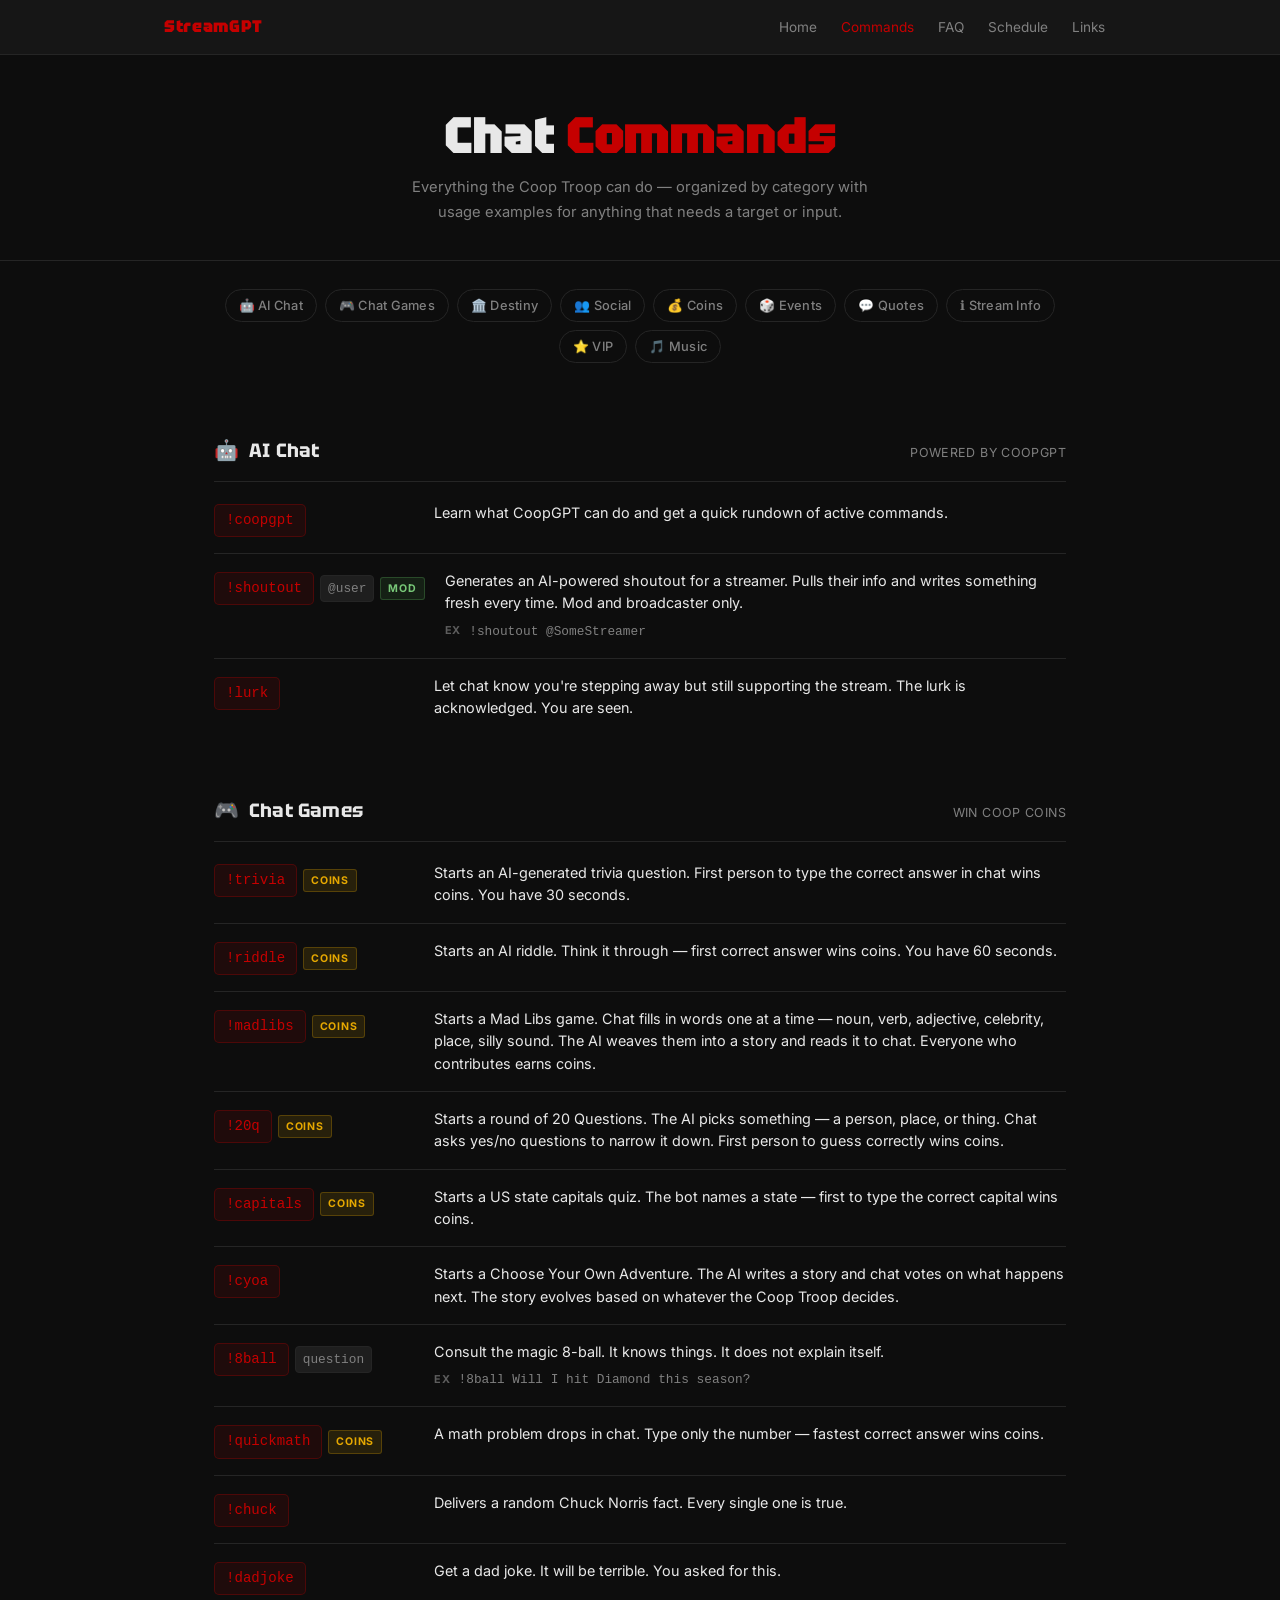
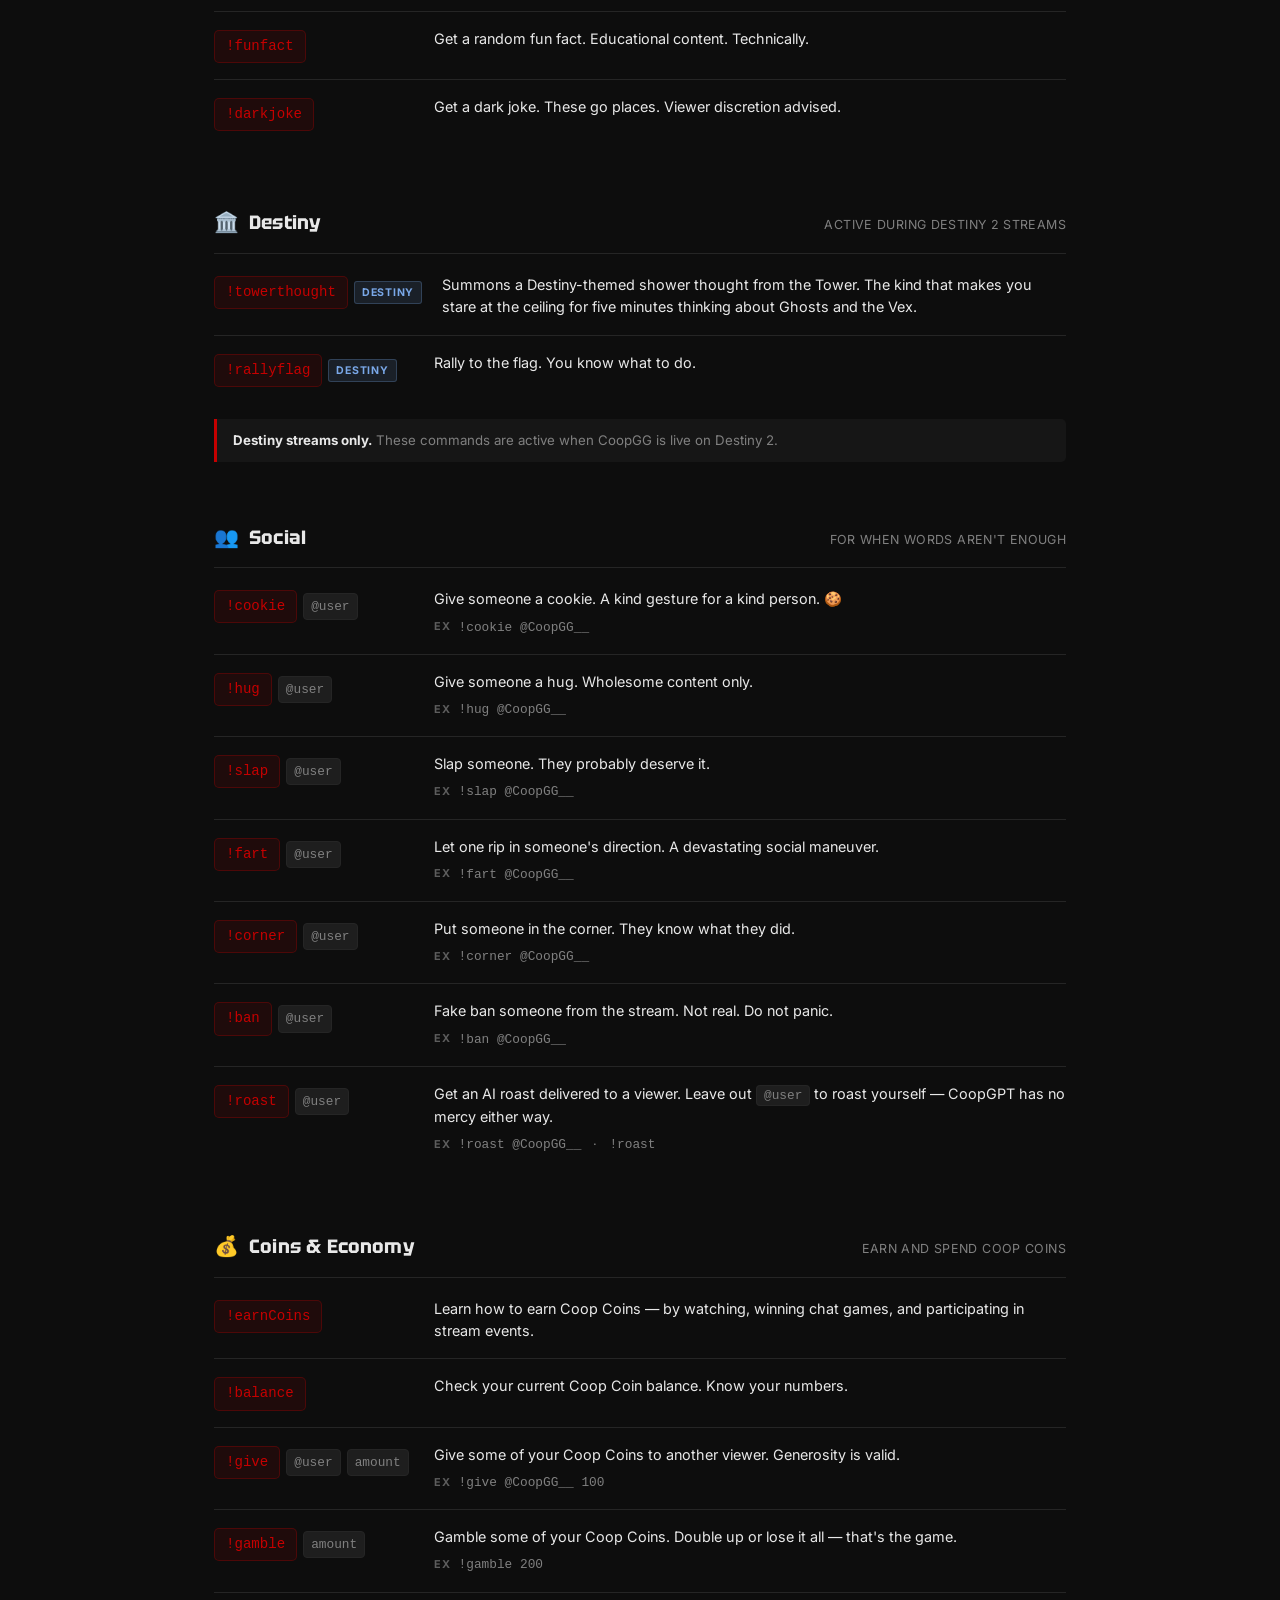
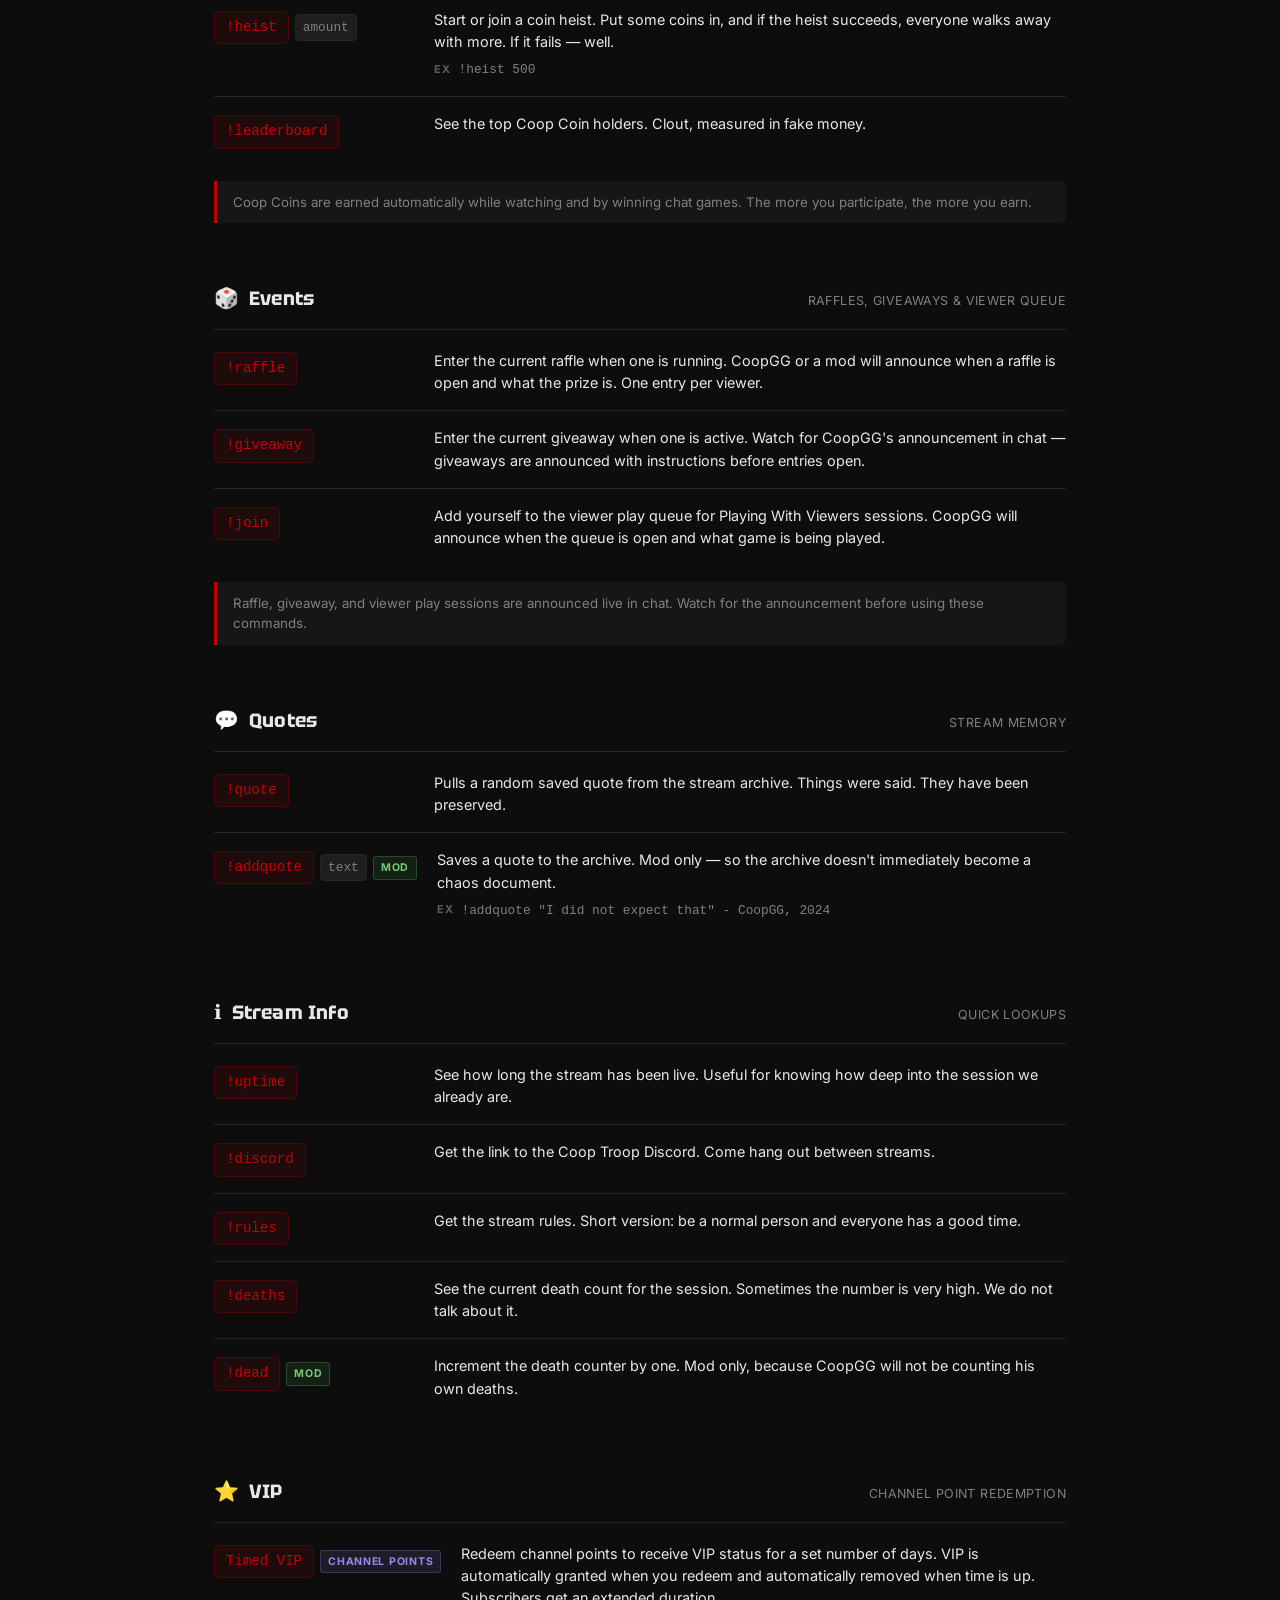
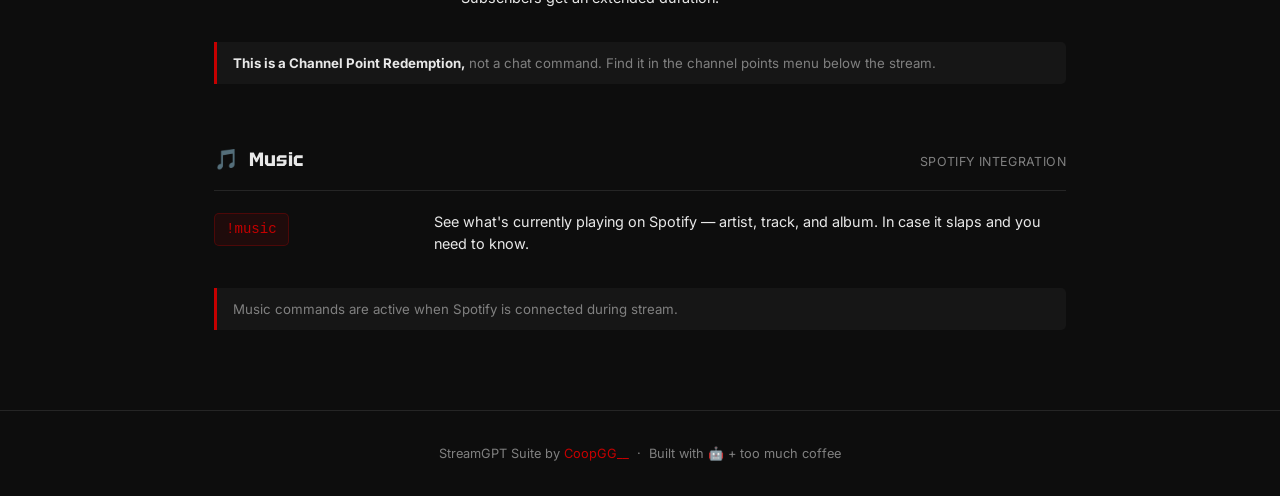
==== commands.html @ faea74c6 "Add commands reference page Full chat commands page organized by category: AI Chat, Chat Games, Dest" ====
<!DOCTYPE html>
<html lang="en">
<head>
  <meta charset="UTF-8">
  <meta name="viewport" content="width=device-width, initial-scale=1.0">
  <title>Commands — StreamGPT Suite</title>
  <link rel="icon" type="image/png" href="https://coopgg.github.io/assets/avatar.png">
  <link rel="preconnect" href="https://fonts.googleapis.com">
  <link rel="preconnect" href="https://fonts.gstatic.com" crossorigin>
  <link rel="stylesheet" href="https://fonts.googleapis.com/css2?family=Tektur:wght@400;700;900&family=Inter:wght@400;500;600&display=swap">
  <style>
    :root {
      --bg:          #0d0d0d;
      --surface:     #161616;
      --surface-2:   #1e1e1e;
      --border:      #252525;
      --fg:          #e8e8e8;
      --fg-muted:    #808080;
      --accent:      #C50000;
      --accent-dim:  rgba(197,0,0,0.10);
      --accent-mid:  rgba(197,0,0,0.28);
      --coin:        #e6a800;
      --coin-dim:    rgba(230,168,0,0.12);
      --point:       #9988ee;
      --point-dim:   rgba(153,136,238,0.12);
      --destiny:     #7aa8e8;
      --destiny-dim: rgba(122,168,232,0.12);
      --mod:         #78c878;
      --mod-dim:     rgba(100,200,100,0.10);
    }
    *, *::before, *::after { box-sizing: border-box; margin: 0; padding: 0; }
    body {
      background: var(--bg);
      color: var(--fg);
      font-family: 'Inter', system-ui, -apple-system, sans-serif;
      font-size: 15px;
      line-height: 1.65;
      min-height: 100vh;
    }
    .site-nav { background: var(--surface); border-bottom: 1px solid var(--border); position: sticky; top: 0; z-index: 100; }
    .nav-inner { max-width: 1000px; margin: 0 auto; padding: 0 24px; display: flex; align-items: center; height: 54px; gap: 4px; }
    .nav-logo { font-family: 'Tektur', sans-serif; font-weight: 900; font-size: 1.05rem; color: var(--accent); text-decoration: none; letter-spacing: 0.04em; margin-right: auto; }
    .nav-links { display: flex; list-style: none; gap: 2px; }
    .nav-links a { color: var(--fg-muted); text-decoration: none; font-size: 0.85rem; padding: 6px 11px; border-radius: 5px; transition: color .15s, background .15s; }
    .nav-links a:hover { color: var(--fg); background: var(--surface-2); }
    .nav-links a.active { color: var(--accent); }
    .page-header { text-align: center; padding: 52px 24px 36px; border-bottom: 1px solid var(--border); }
    .page-header h1 { font-family: 'Tektur', sans-serif; font-weight: 900; font-size: clamp(2rem, 6vw, 3.2rem); letter-spacing: -0.02em; line-height: 1.1; text-wrap: balance; margin-bottom: 12px; }
    .page-header h1 em { color: var(--accent); font-style: normal; }
    .page-header p { color: var(--fg-muted); font-size: 0.92rem; max-width: 480px; margin: 0 auto; }
    .jump-nav { display: flex; flex-wrap: wrap; gap: 8px; justify-content: center; max-width: 900px; margin: 0 auto; padding: 28px 24px 12px; }
    .jump-pill { display: inline-flex; align-items: center; gap: 5px; padding: 5px 13px; border: 1px solid var(--border); border-radius: 999px; color: var(--fg-muted); text-decoration: none; font-size: 0.8rem; font-weight: 500; letter-spacing: 0.02em; white-space: nowrap; transition: all .15s; }
    .jump-pill:hover { border-color: var(--accent-mid); color: var(--accent); background: var(--accent-dim); }
    main { max-width: 900px; margin: 0 auto; padding: 0 24px 80px; }
    .category { margin-top: 60px; }
    .cat-head { display: flex; align-items: baseline; gap: 10px; padding-bottom: 14px; border-bottom: 1px solid var(--border); margin-bottom: 4px; }
    .cat-icon { font-size: 1.25rem; line-height: 1; }
    .cat-title { font-family: 'Tektur', sans-serif; font-weight: 700; font-size: 1.2rem; letter-spacing: 0.01em; }
    .cat-sub { font-size: 0.78rem; color: var(--fg-muted); margin-left: auto; letter-spacing: 0.03em; text-transform: uppercase; }
    .cmd-list { width: 100%; }
    .cmd-row { display: grid; grid-template-columns: auto 1fr; gap: 0 20px; align-items: start; padding: 16px 0; border-bottom: 1px solid var(--border); }
    .cmd-row:last-child { border-bottom: none; }
    .cmd-syntax { display: flex; align-items: center; gap: 6px; flex-wrap: wrap; padding-top: 2px; min-width: 200px; }
    code.cmd { font-family: 'Courier New', 'Consolas', monospace; font-size: 0.88rem; color: var(--accent); background: var(--accent-dim); border: 1px solid var(--accent-mid); padding: 4px 11px; border-radius: 5px; white-space: nowrap; display: inline-block; }
    code.arg { font-family: 'Courier New', 'Consolas', monospace; font-size: 0.8rem; color: var(--fg-muted); background: var(--surface-2); border: 1px solid var(--border); padding: 2px 7px; border-radius: 4px; white-space: nowrap; }
    .badge { font-size: 0.66rem; font-weight: 700; letter-spacing: 0.07em; text-transform: uppercase; padding: 2px 7px; border-radius: 3px; white-space: nowrap; }
    .badge-coins   { background: var(--coin-dim);    color: var(--coin);    border: 1px solid rgba(230,168,0,0.25); }
    .badge-points  { background: var(--point-dim);   color: var(--point);   border: 1px solid rgba(153,136,238,0.25); }
    .badge-destiny { background: var(--destiny-dim); color: var(--destiny); border: 1px solid rgba(122,168,232,0.25); }
    .badge-mod     { background: var(--mod-dim);     color: var(--mod);     border: 1px solid rgba(100,200,100,0.25); }
    .cmd-body { min-width: 0; }
    .cmd-desc { font-size: 0.9rem; color: var(--fg); line-height: 1.55; }
    .cmd-example { margin-top: 6px; font-size: 0.8rem; color: var(--fg-muted); display: flex; align-items: center; gap: 8px; flex-wrap: wrap; }
    .ex-label { font-size: 0.68rem; font-weight: 700; text-transform: uppercase; letter-spacing: 0.07em; color: var(--fg-muted); opacity: 0.7; }
    .ex-code { font-family: 'Courier New', monospace; font-size: 0.8rem; color: var(--fg-muted); }
    .note { background: var(--surface); border-left: 3px solid var(--accent); border-radius: 0 5px 5px 0; padding: 11px 16px; font-size: 0.83rem; color: var(--fg-muted); margin-top: 16px; line-height: 1.55; }
    .note strong { color: var(--fg); }
    footer { border-top: 1px solid var(--border); text-align: center; padding: 32px 24px; font-size: 0.8rem; color: var(--fg-muted); }
    footer a { color: var(--accent); text-decoration: none; }
    footer a:hover { text-decoration: underline; }
    @media (max-width: 640px) {
      .nav-links { display: none; }
      .cat-sub { display: none; }
      .cmd-row { grid-template-columns: 1fr; gap: 8px; }
      .cmd-syntax { min-width: 0; }
    }
  </style>
</head>
<body>

<nav class="site-nav">
  <div class="nav-inner">
    <a class="nav-logo" href="index.html">StreamGPT</a>
    <ul class="nav-links">
      <li><a href="index.html">Home</a></li>
      <li><a href="commands.html" class="active">Commands</a></li>
      <li><a href="faq.html">FAQ</a></li>
      <li><a href="schedule.html">Schedule</a></li>
      <li><a href="links.html">Links</a></li>
    </ul>
  </div>
</nav>

<header class="page-header">
  <h1>Chat <em>Commands</em></h1>
  <p>Everything the Coop Troop can do — organized by category with usage examples for anything that needs a target or input.</p>
</header>

<div class="jump-nav">
  <a href="#ai-chat"   class="jump-pill">🤖 AI Chat</a>
  <a href="#games"     class="jump-pill">🎮 Chat Games</a>
  <a href="#destiny"   class="jump-pill">🏛️ Destiny</a>
  <a href="#social"    class="jump-pill">👥 Social</a>
  <a href="#coins"     class="jump-pill">💰 Coins</a>
  <a href="#events"    class="jump-pill">🎲 Events</a>
  <a href="#quotes"    class="jump-pill">💬 Quotes</a>
  <a href="#info"      class="jump-pill">ℹ️ Stream Info</a>
  <a href="#vip"       class="jump-pill">⭐ VIP</a>
  <a href="#music"     class="jump-pill">🎵 Music</a>
</div>

<main>

  <!-- ═══════════════════════════════════════════════════ AI CHAT ══ -->
  <section class="category" id="ai-chat">
    <div class="cat-head">
      <span class="cat-icon">🤖</span>
      <span class="cat-title">AI Chat</span>
      <span class="cat-sub">Powered by CoopGPT</span>
    </div>
    <div class="cmd-list">
      <div class="cmd-row">
        <div class="cmd-syntax"><code class="cmd">!coopgpt</code></div>
        <div class="cmd-body">
          <div class="cmd-desc">Learn what CoopGPT can do and get a quick rundown of active commands.</div>
        </div>
      </div>
      <div class="cmd-row">
        <div class="cmd-syntax">
          <code class="cmd">!shoutout</code>
          <code class="arg">@user</code>
          <span class="badge badge-mod">Mod</span>
        </div>
        <div class="cmd-body">
          <div class="cmd-desc">Generates an AI-powered shoutout for a streamer. Pulls their info and writes something fresh every time. Mod and broadcaster only.</div>
          <div class="cmd-example"><span class="ex-label">ex</span><span class="ex-code">!shoutout @SomeStreamer</span></div>
        </div>
      </div>
      <div class="cmd-row">
        <div class="cmd-syntax"><code class="cmd">!lurk</code></div>
        <div class="cmd-body">
          <div class="cmd-desc">Let chat know you're stepping away but still supporting the stream. The lurk is acknowledged. You are seen.</div>
        </div>
      </div>
    </div>
  </section>

  <!-- ═══════════════════════════════════════════════ CHAT GAMES ══ -->
  <section class="category" id="games">
    <div class="cat-head">
      <span class="cat-icon">🎮</span>
      <span class="cat-title">Chat Games</span>
      <span class="cat-sub">Win Coop Coins</span>
    </div>
    <div class="cmd-list">
      <div class="cmd-row">
        <div class="cmd-syntax"><code class="cmd">!trivia</code><span class="badge badge-coins">Coins</span></div>
        <div class="cmd-body">
          <div class="cmd-desc">Starts an AI-generated trivia question. First person to type the correct answer in chat wins coins. You have 30 seconds.</div>
        </div>
      </div>
      <div class="cmd-row">
        <div class="cmd-syntax"><code class="cmd">!riddle</code><span class="badge badge-coins">Coins</span></div>
        <div class="cmd-body">
          <div class="cmd-desc">Starts an AI riddle. Think it through — first correct answer wins coins. You have 60 seconds.</div>
        </div>
      </div>
      <div class="cmd-row">
        <div class="cmd-syntax"><code class="cmd">!madlibs</code><span class="badge badge-coins">Coins</span></div>
        <div class="cmd-body">
          <div class="cmd-desc">Starts a Mad Libs game. Chat fills in words one at a time — noun, verb, adjective, celebrity, place, silly sound. The AI weaves them into a story and reads it to chat. Everyone who contributes earns coins.</div>
        </div>
      </div>
      <div class="cmd-row">
        <div class="cmd-syntax"><code class="cmd">!20q</code><span class="badge badge-coins">Coins</span></div>
        <div class="cmd-body">
          <div class="cmd-desc">Starts a round of 20 Questions. The AI picks something — a person, place, or thing. Chat asks yes/no questions to narrow it down. First person to guess correctly wins coins.</div>
        </div>
      </div>
      <div class="cmd-row">
        <div class="cmd-syntax"><code class="cmd">!capitals</code><span class="badge badge-coins">Coins</span></div>
        <div class="cmd-body">
          <div class="cmd-desc">Starts a US state capitals quiz. The bot names a state — first to type the correct capital wins coins.</div>
        </div>
      </div>
      <div class="cmd-row">
        <div class="cmd-syntax"><code class="cmd">!cyoa</code></div>
        <div class="cmd-body">
          <div class="cmd-desc">Starts a Choose Your Own Adventure. The AI writes a story and chat votes on what happens next. The story evolves based on whatever the Coop Troop decides.</div>
        </div>
      </div>
      <div class="cmd-row">
        <div class="cmd-syntax"><code class="cmd">!8ball</code><code class="arg">question</code></div>
        <div class="cmd-body">
          <div class="cmd-desc">Consult the magic 8-ball. It knows things. It does not explain itself.</div>
          <div class="cmd-example"><span class="ex-label">ex</span><span class="ex-code">!8ball Will I hit Diamond this season?</span></div>
        </div>
      </div>
      <div class="cmd-row">
        <div class="cmd-syntax"><code class="cmd">!quickmath</code><span class="badge badge-coins">Coins</span></div>
        <div class="cmd-body">
          <div class="cmd-desc">A math problem drops in chat. Type only the number — fastest correct answer wins coins.</div>
        </div>
      </div>
      <div class="cmd-row">
        <div class="cmd-syntax"><code class="cmd">!chuck</code></div>
        <div class="cmd-body"><div class="cmd-desc">Delivers a random Chuck Norris fact. Every single one is true.</div></div>
      </div>
      <div class="cmd-row">
        <div class="cmd-syntax"><code class="cmd">!dadjoke</code></div>
        <div class="cmd-body"><div class="cmd-desc">Get a dad joke. It will be terrible. You asked for this.</div></div>
      </div>
      <div class="cmd-row">
        <div class="cmd-syntax"><code class="cmd">!funfact</code></div>
        <div class="cmd-body"><div class="cmd-desc">Get a random fun fact. Educational content. Technically.</div></div>
      </div>
      <div class="cmd-row">
        <div class="cmd-syntax"><code class="cmd">!darkjoke</code></div>
        <div class="cmd-body"><div class="cmd-desc">Get a dark joke. These go places. Viewer discretion advised.</div></div>
      </div>
    </div>
  </section>

  <!-- ═══════════════════════════════════════════════════ DESTINY ══ -->
  <section class="category" id="destiny">
    <div class="cat-head">
      <span class="cat-icon">🏛️</span>
      <span class="cat-title">Destiny</span>
      <span class="cat-sub">Active during Destiny 2 streams</span>
    </div>
    <div class="cmd-list">
      <div class="cmd-row">
        <div class="cmd-syntax"><code class="cmd">!towerthought</code><span class="badge badge-destiny">Destiny</span></div>
        <div class="cmd-body">
          <div class="cmd-desc">Summons a Destiny-themed shower thought from the Tower. The kind that makes you stare at the ceiling for five minutes thinking about Ghosts and the Vex.</div>
        </div>
      </div>
      <div class="cmd-row">
        <div class="cmd-syntax"><code class="cmd">!rallyflag</code><span class="badge badge-destiny">Destiny</span></div>
        <div class="cmd-body"><div class="cmd-desc">Rally to the flag. You know what to do.</div></div>
      </div>
    </div>
    <div class="note"><strong>Destiny streams only.</strong> These commands are active when CoopGG is live on Destiny 2.</div>
  </section>

  <!-- ════════════════════════════════════════════════════ SOCIAL ══ -->
  <section class="category" id="social">
    <div class="cat-head">
      <span class="cat-icon">👥</span>
      <span class="cat-title">Social</span>
      <span class="cat-sub">For when words aren't enough</span>
    </div>
    <div class="cmd-list">
      <div class="cmd-row">
        <div class="cmd-syntax"><code class="cmd">!cookie</code><code class="arg">@user</code></div>
        <div class="cmd-body">
          <div class="cmd-desc">Give someone a cookie. A kind gesture for a kind person. 🍪</div>
          <div class="cmd-example"><span class="ex-label">ex</span><span class="ex-code">!cookie @CoopGG__</span></div>
        </div>
      </div>
      <div class="cmd-row">
        <div class="cmd-syntax"><code class="cmd">!hug</code><code class="arg">@user</code></div>
        <div class="cmd-body">
          <div class="cmd-desc">Give someone a hug. Wholesome content only.</div>
          <div class="cmd-example"><span class="ex-label">ex</span><span class="ex-code">!hug @CoopGG__</span></div>
        </div>
      </div>
      <div class="cmd-row">
        <div class="cmd-syntax"><code class="cmd">!slap</code><code class="arg">@user</code></div>
        <div class="cmd-body">
          <div class="cmd-desc">Slap someone. They probably deserve it.</div>
          <div class="cmd-example"><span class="ex-label">ex</span><span class="ex-code">!slap @CoopGG__</span></div>
        </div>
      </div>
      <div class="cmd-row">
        <div class="cmd-syntax"><code class="cmd">!fart</code><code class="arg">@user</code></div>
        <div class="cmd-body">
          <div class="cmd-desc">Let one rip in someone's direction. A devastating social maneuver.</div>
          <div class="cmd-example"><span class="ex-label">ex</span><span class="ex-code">!fart @CoopGG__</span></div>
        </div>
      </div>
      <div class="cmd-row">
        <div class="cmd-syntax"><code class="cmd">!corner</code><code class="arg">@user</code></div>
        <div class="cmd-body">
          <div class="cmd-desc">Put someone in the corner. They know what they did.</div>
          <div class="cmd-example"><span class="ex-label">ex</span><span class="ex-code">!corner @CoopGG__</span></div>
        </div>
      </div>
      <div class="cmd-row">
        <div class="cmd-syntax"><code class="cmd">!ban</code><code class="arg">@user</code></div>
        <div class="cmd-body">
          <div class="cmd-desc">Fake ban someone from the stream. Not real. Do not panic.</div>
          <div class="cmd-example"><span class="ex-label">ex</span><span class="ex-code">!ban @CoopGG__</span></div>
        </div>
      </div>
      <div class="cmd-row">
        <div class="cmd-syntax"><code class="cmd">!roast</code><code class="arg">@user</code></div>
        <div class="cmd-body">
          <div class="cmd-desc">Get an AI roast delivered to a viewer. Leave out <code class="arg">@user</code> to roast yourself — CoopGPT has no mercy either way.</div>
          <div class="cmd-example"><span class="ex-label">ex</span><span class="ex-code">!roast @CoopGG__</span>&nbsp;·&nbsp;<span class="ex-code">!roast</span></div>
        </div>
      </div>
    </div>
  </section>

  <!-- ══════════════════════════════════════════════════ ECONOMY ══ -->
  <section class="category" id="coins">
    <div class="cat-head">
      <span class="cat-icon">💰</span>
      <span class="cat-title">Coins &amp; Economy</span>
      <span class="cat-sub">Earn and spend Coop Coins</span>
    </div>
    <div class="cmd-list">
      <div class="cmd-row">
        <div class="cmd-syntax"><code class="cmd">!earnCoins</code></div>
        <div class="cmd-body">
          <div class="cmd-desc">Learn how to earn Coop Coins — by watching, winning chat games, and participating in stream events.</div>
        </div>
      </div>
      <div class="cmd-row">
        <div class="cmd-syntax"><code class="cmd">!balance</code></div>
        <div class="cmd-body">
          <div class="cmd-desc">Check your current Coop Coin balance. Know your numbers.</div>
        </div>
      </div>
      <div class="cmd-row">
        <div class="cmd-syntax"><code class="cmd">!give</code><code class="arg">@user</code><code class="arg">amount</code></div>
        <div class="cmd-body">
          <div class="cmd-desc">Give some of your Coop Coins to another viewer. Generosity is valid.</div>
          <div class="cmd-example"><span class="ex-label">ex</span><span class="ex-code">!give @CoopGG__ 100</span></div>
        </div>
      </div>
      <div class="cmd-row">
        <div class="cmd-syntax"><code class="cmd">!gamble</code><code class="arg">amount</code></div>
        <div class="cmd-body">
          <div class="cmd-desc">Gamble some of your Coop Coins. Double up or lose it all — that's the game.</div>
          <div class="cmd-example"><span class="ex-label">ex</span><span class="ex-code">!gamble 200</span></div>
        </div>
      </div>
      <div class="cmd-row">
        <div class="cmd-syntax"><code class="cmd">!heist</code><code class="arg">amount</code></div>
        <div class="cmd-body">
          <div class="cmd-desc">Start or join a coin heist. Put some coins in, and if the heist succeeds, everyone walks away with more. If it fails — well.</div>
          <div class="cmd-example"><span class="ex-label">ex</span><span class="ex-code">!heist 500</span></div>
        </div>
      </div>
      <div class="cmd-row">
        <div class="cmd-syntax"><code class="cmd">!leaderboard</code></div>
        <div class="cmd-body">
          <div class="cmd-desc">See the top Coop Coin holders. Clout, measured in fake money.</div>
        </div>
      </div>
    </div>
    <div class="note">Coop Coins are earned automatically while watching and by winning chat games. The more you participate, the more you earn.</div>
  </section>

  <!-- ════════════════════════════════════════════════════ EVENTS ══ -->
  <section class="category" id="events">
    <div class="cat-head">
      <span class="cat-icon">🎲</span>
      <span class="cat-title">Events</span>
      <span class="cat-sub">Raffles, giveaways &amp; viewer queue</span>
    </div>
    <div class="cmd-list">
      <div class="cmd-row">
        <div class="cmd-syntax"><code class="cmd">!raffle</code></div>
        <div class="cmd-body">
          <div class="cmd-desc">Enter the current raffle when one is running. CoopGG or a mod will announce when a raffle is open and what the prize is. One entry per viewer.</div>
        </div>
      </div>
      <div class="cmd-row">
        <div class="cmd-syntax"><code class="cmd">!giveaway</code></div>
        <div class="cmd-body">
          <div class="cmd-desc">Enter the current giveaway when one is active. Watch for CoopGG's announcement in chat — giveaways are announced with instructions before entries open.</div>
        </div>
      </div>
      <div class="cmd-row">
        <div class="cmd-syntax"><code class="cmd">!join</code></div>
        <div class="cmd-body">
          <div class="cmd-desc">Add yourself to the viewer play queue for Playing With Viewers sessions. CoopGG will announce when the queue is open and what game is being played.</div>
        </div>
      </div>
    </div>
    <div class="note">Raffle, giveaway, and viewer play sessions are announced live in chat. Watch for the announcement before using these commands.</div>
  </section>

  <!-- ════════════════════════════════════════════════════ QUOTES ══ -->
  <section class="category" id="quotes">
    <div class="cat-head">
      <span class="cat-icon">💬</span>
      <span class="cat-title">Quotes</span>
      <span class="cat-sub">Stream memory</span>
    </div>
    <div class="cmd-list">
      <div class="cmd-row">
        <div class="cmd-syntax"><code class="cmd">!quote</code></div>
        <div class="cmd-body">
          <div class="cmd-desc">Pulls a random saved quote from the stream archive. Things were said. They have been preserved.</div>
        </div>
      </div>
      <div class="cmd-row">
        <div class="cmd-syntax">
          <code class="cmd">!addquote</code>
          <code class="arg">text</code>
          <span class="badge badge-mod">Mod</span>
        </div>
        <div class="cmd-body">
          <div class="cmd-desc">Saves a quote to the archive. Mod only — so the archive doesn't immediately become a chaos document.</div>
          <div class="cmd-example"><span class="ex-label">ex</span><span class="ex-code">!addquote "I did not expect that" - CoopGG, 2024</span></div>
        </div>
      </div>
    </div>
  </section>

  <!-- ═══════════════════════════════════════════════ STREAM INFO ══ -->
  <section class="category" id="info">
    <div class="cat-head">
      <span class="cat-icon">ℹ️</span>
      <span class="cat-title">Stream Info</span>
      <span class="cat-sub">Quick lookups</span>
    </div>
    <div class="cmd-list">
      <div class="cmd-row">
        <div class="cmd-syntax"><code class="cmd">!uptime</code></div>
        <div class="cmd-body">
          <div class="cmd-desc">See how long the stream has been live. Useful for knowing how deep into the session we already are.</div>
        </div>
      </div>
      <div class="cmd-row">
        <div class="cmd-syntax"><code class="cmd">!discord</code></div>
        <div class="cmd-body">
          <div class="cmd-desc">Get the link to the Coop Troop Discord. Come hang out between streams.</div>
        </div>
      </div>
      <div class="cmd-row">
        <div class="cmd-syntax"><code class="cmd">!rules</code></div>
        <div class="cmd-body">
          <div class="cmd-desc">Get the stream rules. Short version: be a normal person and everyone has a good time.</div>
        </div>
      </div>
      <div class="cmd-row">
        <div class="cmd-syntax"><code class="cmd">!deaths</code></div>
        <div class="cmd-body">
          <div class="cmd-desc">See the current death count for the session. Sometimes the number is very high. We do not talk about it.</div>
        </div>
      </div>
      <div class="cmd-row">
        <div class="cmd-syntax">
          <code class="cmd">!dead</code>
          <span class="badge badge-mod">Mod</span>
        </div>
        <div class="cmd-body">
          <div class="cmd-desc">Increment the death counter by one. Mod only, because CoopGG will not be counting his own deaths.</div>
        </div>
      </div>
    </div>
  </section>

  <!-- ══════════════════════════════════════════════════════ VIP ══ -->
  <section class="category" id="vip">
    <div class="cat-head">
      <span class="cat-icon">⭐</span>
      <span class="cat-title">VIP</span>
      <span class="cat-sub">Channel Point Redemption</span>
    </div>
    <div class="cmd-list">
      <div class="cmd-row">
        <div class="cmd-syntax"><code class="cmd">Timed VIP</code><span class="badge badge-points">Channel Points</span></div>
        <div class="cmd-body">
          <div class="cmd-desc">Redeem channel points to receive VIP status for a set number of days. VIP is automatically granted when you redeem and automatically removed when time is up. Subscribers get an extended duration.</div>
        </div>
      </div>
    </div>
    <div class="note"><strong>This is a Channel Point Redemption,</strong> not a chat command. Find it in the channel points menu below the stream.</div>
  </section>

  <!-- ═════════════════════════════════════════════════════ MUSIC ══ -->
  <section class="category" id="music">
    <div class="cat-head">
      <span class="cat-icon">🎵</span>
      <span class="cat-title">Music</span>
      <span class="cat-sub">Spotify integration</span>
    </div>
    <div class="cmd-list">
      <div class="cmd-row">
        <div class="cmd-syntax"><code class="cmd">!music</code></div>
        <div class="cmd-body">
          <div class="cmd-desc">See what's currently playing on Spotify — artist, track, and album. In case it slaps and you need to know.</div>
        </div>
      </div>
    </div>
    <div class="note">Music commands are active when Spotify is connected during stream.</div>
  </section>

</main>

<footer>
  <p>StreamGPT Suite by <a href="https://twitch.tv/CoopGG__" target="_blank" rel="noopener">CoopGG__</a> &nbsp;·&nbsp; Built with 🤖 + too much coffee</p>
</footer>

</body>
</html>
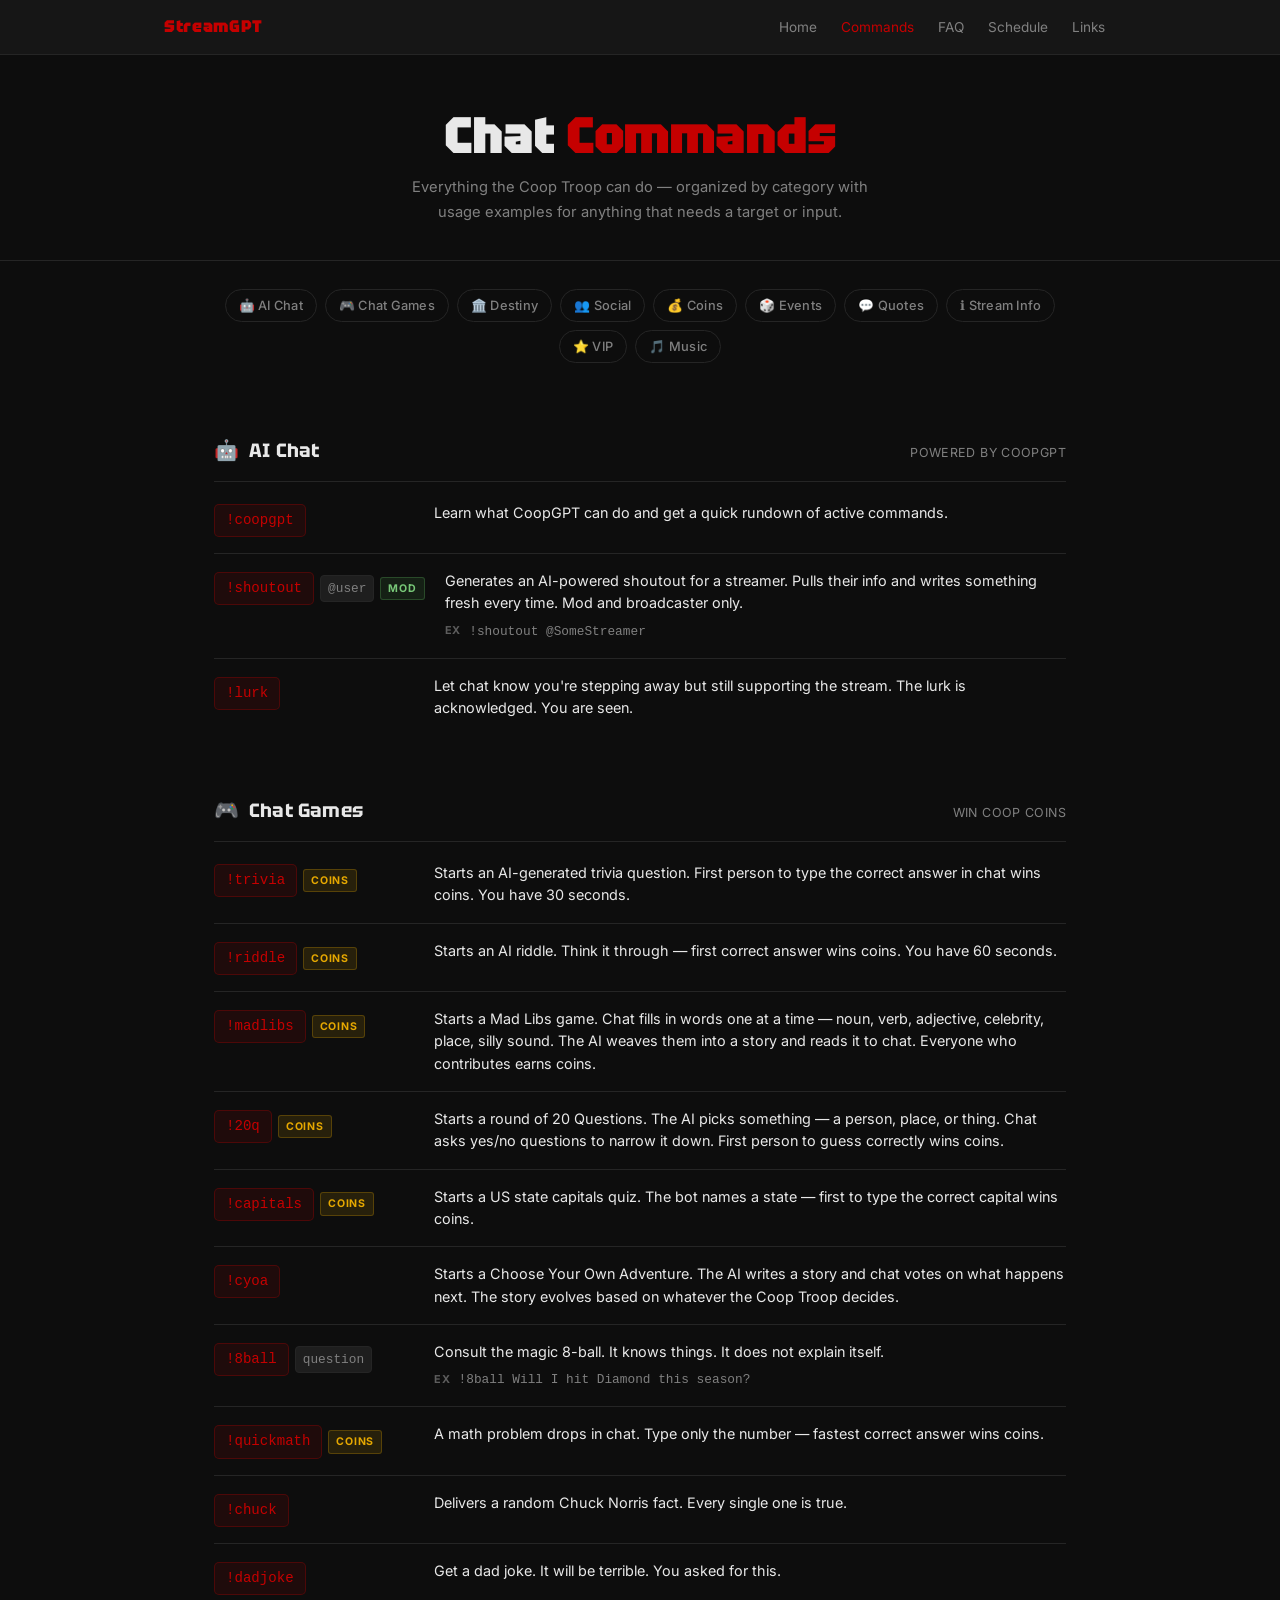
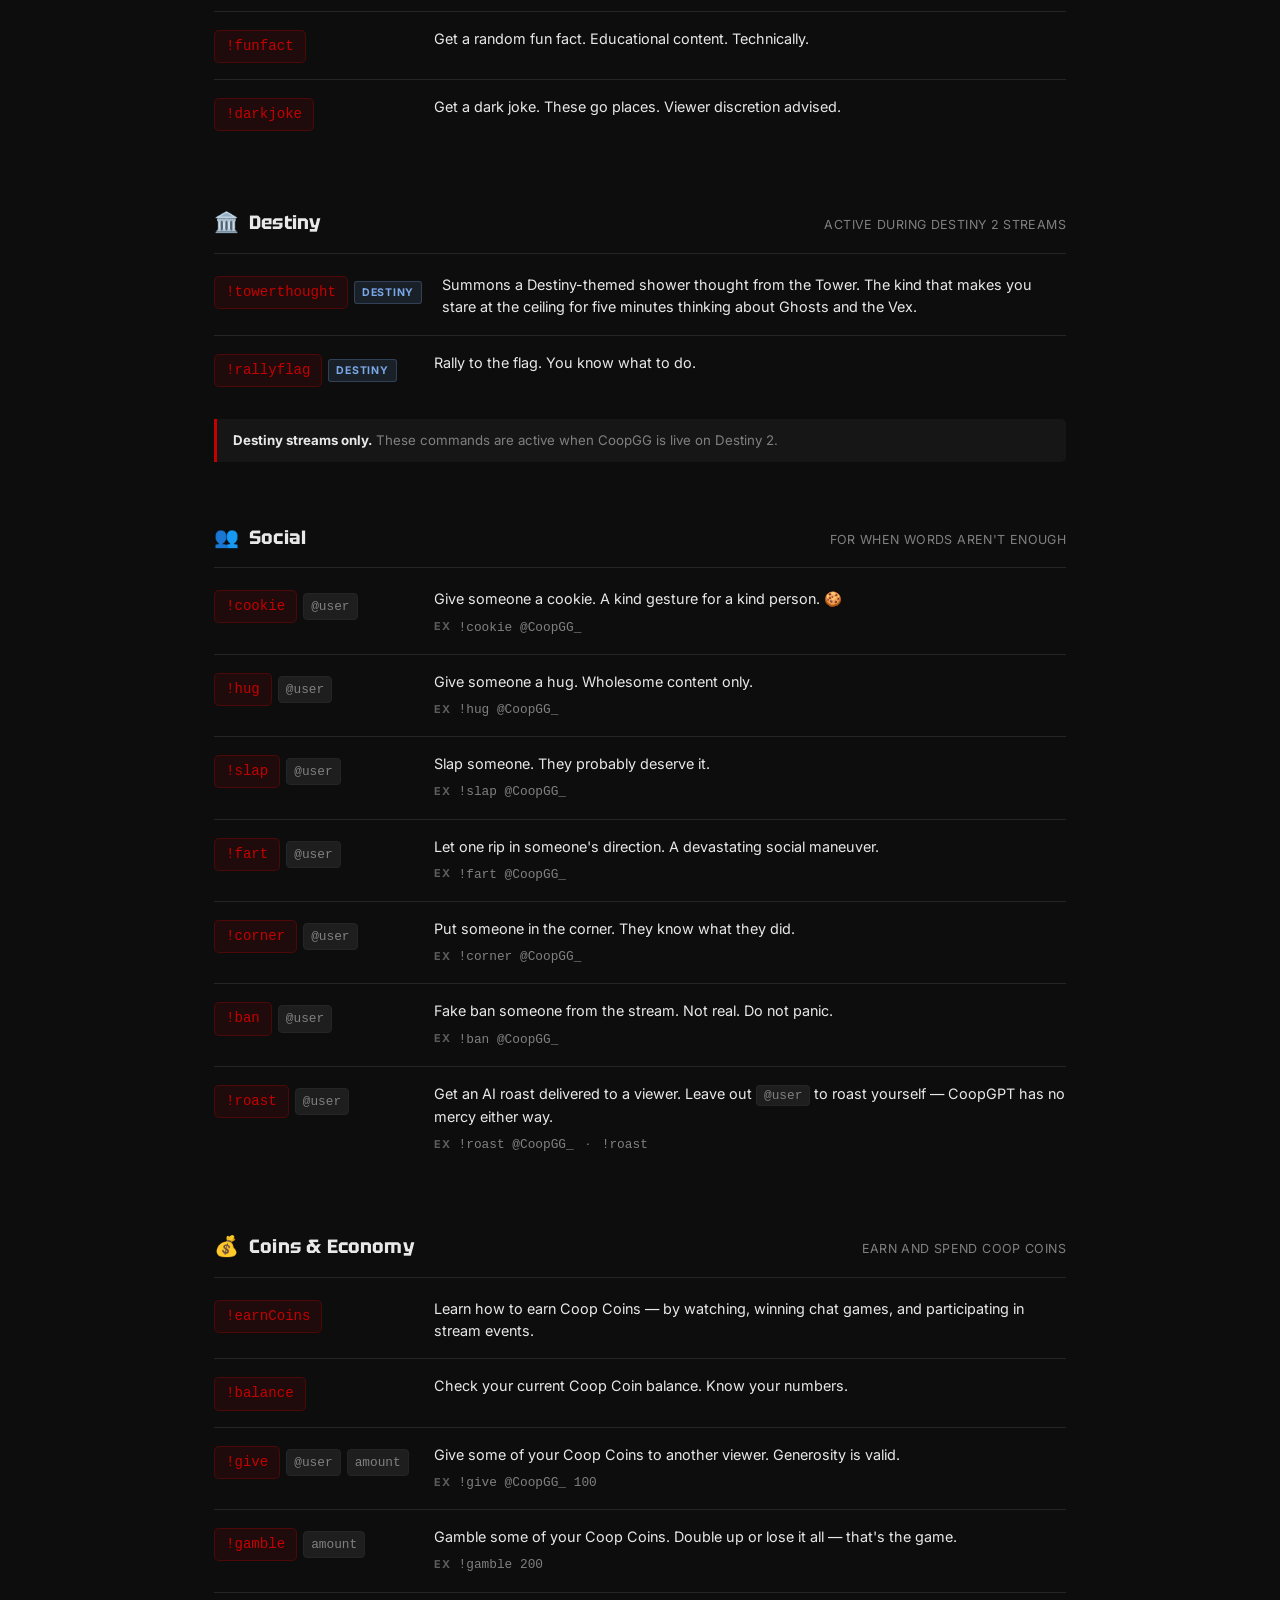
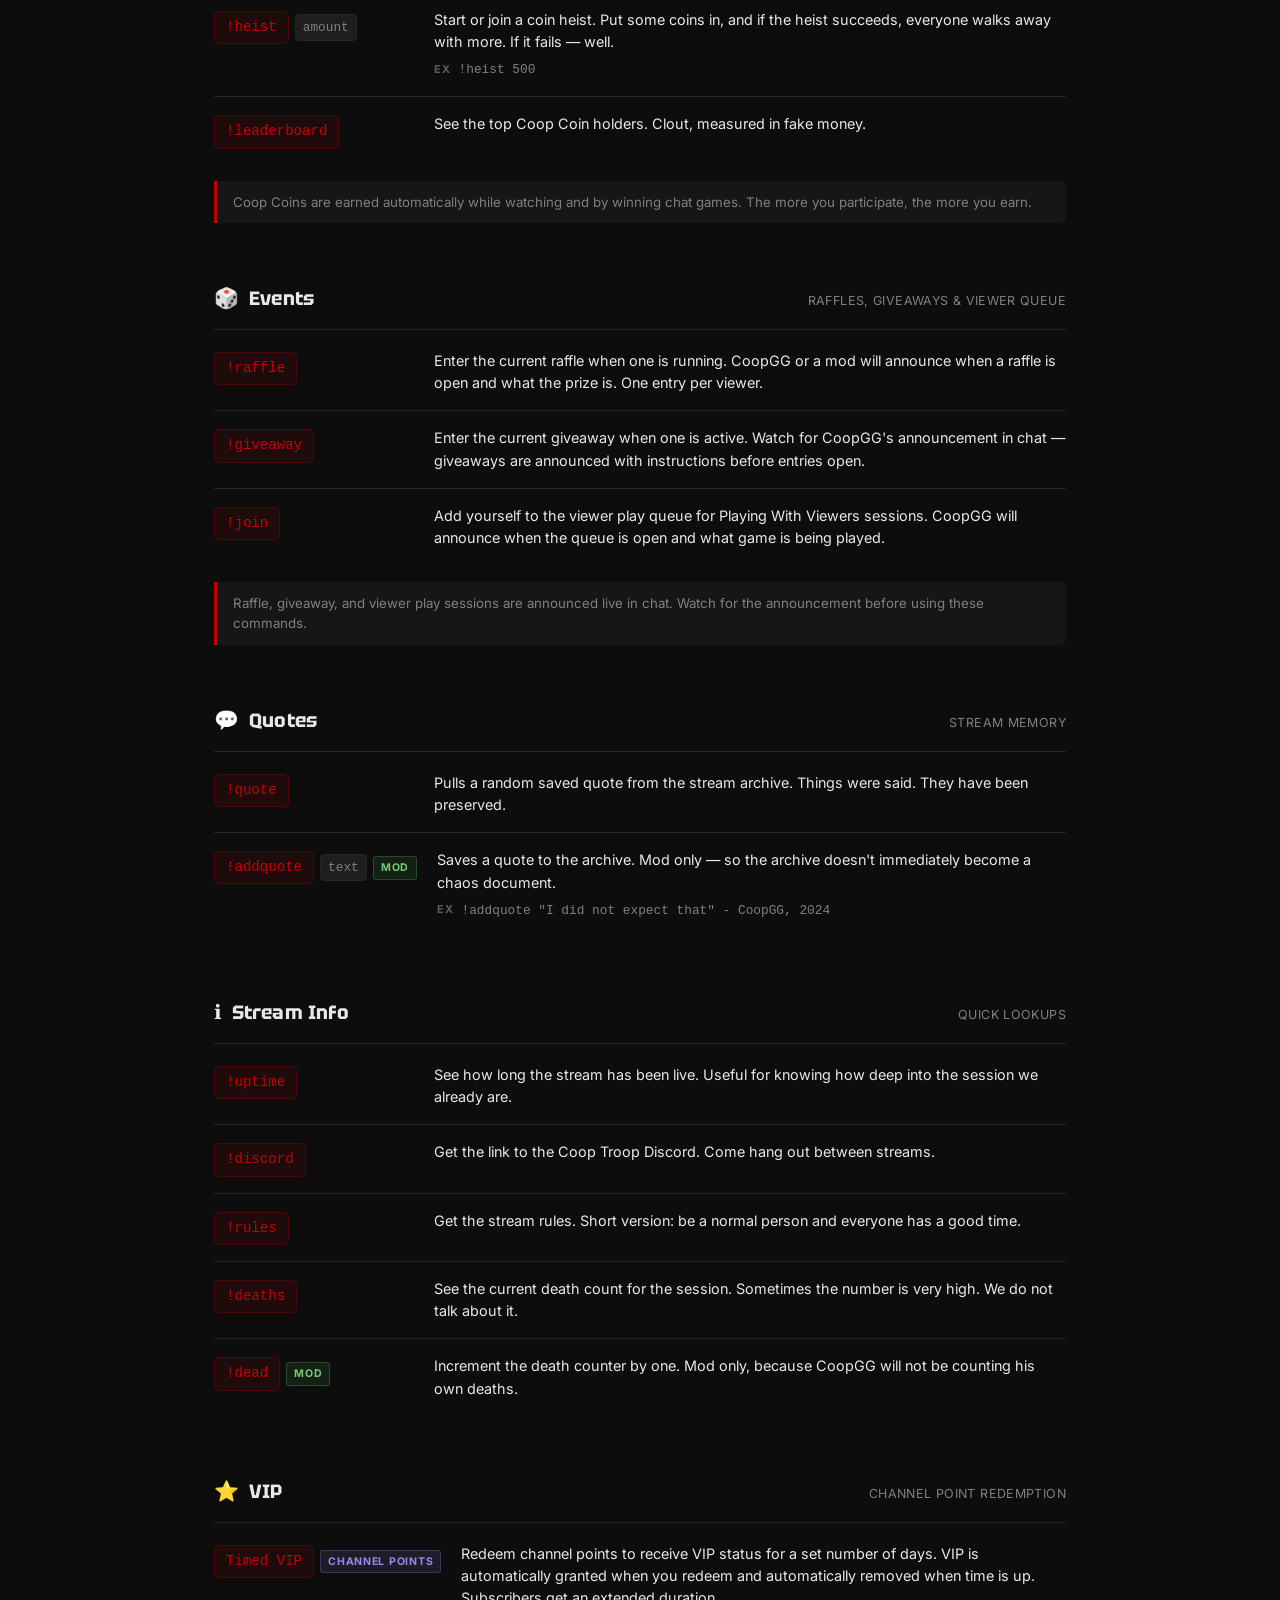
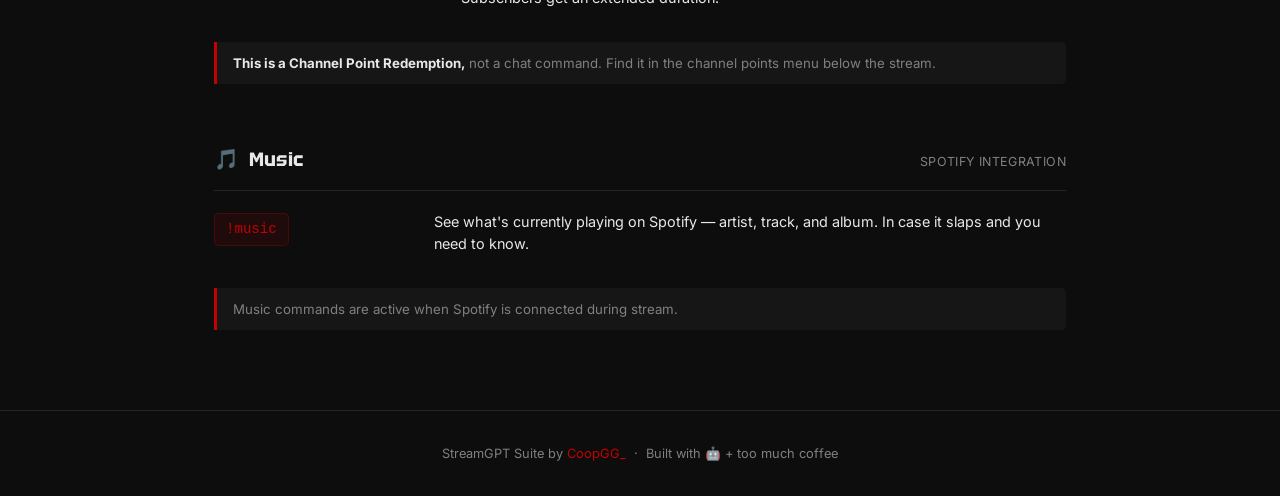
==== commit e35a90e1: "Update commands page to the new Twitch channel name The Twitch name changed back to coopgg_, so the " ====
--- a/commands.html
+++ b/commands.html
@@ -265,49 +265,49 @@
         <div class="cmd-syntax"><code class="cmd">!cookie</code><code class="arg">@user</code></div>
         <div class="cmd-body">
           <div class="cmd-desc">Give someone a cookie. A kind gesture for a kind person. 🍪</div>
-          <div class="cmd-example"><span class="ex-label">ex</span><span class="ex-code">!cookie @CoopGG__</span></div>
+          <div class="cmd-example"><span class="ex-label">ex</span><span class="ex-code">!cookie @CoopGG_</span></div>
         </div>
       </div>
       <div class="cmd-row">
         <div class="cmd-syntax"><code class="cmd">!hug</code><code class="arg">@user</code></div>
         <div class="cmd-body">
           <div class="cmd-desc">Give someone a hug. Wholesome content only.</div>
-          <div class="cmd-example"><span class="ex-label">ex</span><span class="ex-code">!hug @CoopGG__</span></div>
+          <div class="cmd-example"><span class="ex-label">ex</span><span class="ex-code">!hug @CoopGG_</span></div>
         </div>
       </div>
       <div class="cmd-row">
         <div class="cmd-syntax"><code class="cmd">!slap</code><code class="arg">@user</code></div>
         <div class="cmd-body">
           <div class="cmd-desc">Slap someone. They probably deserve it.</div>
-          <div class="cmd-example"><span class="ex-label">ex</span><span class="ex-code">!slap @CoopGG__</span></div>
+          <div class="cmd-example"><span class="ex-label">ex</span><span class="ex-code">!slap @CoopGG_</span></div>
         </div>
       </div>
       <div class="cmd-row">
         <div class="cmd-syntax"><code class="cmd">!fart</code><code class="arg">@user</code></div>
         <div class="cmd-body">
           <div class="cmd-desc">Let one rip in someone's direction. A devastating social maneuver.</div>
-          <div class="cmd-example"><span class="ex-label">ex</span><span class="ex-code">!fart @CoopGG__</span></div>
+          <div class="cmd-example"><span class="ex-label">ex</span><span class="ex-code">!fart @CoopGG_</span></div>
         </div>
       </div>
       <div class="cmd-row">
         <div class="cmd-syntax"><code class="cmd">!corner</code><code class="arg">@user</code></div>
         <div class="cmd-body">
           <div class="cmd-desc">Put someone in the corner. They know what they did.</div>
-          <div class="cmd-example"><span class="ex-label">ex</span><span class="ex-code">!corner @CoopGG__</span></div>
+          <div class="cmd-example"><span class="ex-label">ex</span><span class="ex-code">!corner @CoopGG_</span></div>
         </div>
       </div>
       <div class="cmd-row">
         <div class="cmd-syntax"><code class="cmd">!ban</code><code class="arg">@user</code></div>
         <div class="cmd-body">
           <div class="cmd-desc">Fake ban someone from the stream. Not real. Do not panic.</div>
-          <div class="cmd-example"><span class="ex-label">ex</span><span class="ex-code">!ban @CoopGG__</span></div>
+          <div class="cmd-example"><span class="ex-label">ex</span><span class="ex-code">!ban @CoopGG_</span></div>
         </div>
       </div>
       <div class="cmd-row">
         <div class="cmd-syntax"><code class="cmd">!roast</code><code class="arg">@user</code></div>
         <div class="cmd-body">
           <div class="cmd-desc">Get an AI roast delivered to a viewer. Leave out <code class="arg">@user</code> to roast yourself — CoopGPT has no mercy either way.</div>
-          <div class="cmd-example"><span class="ex-label">ex</span><span class="ex-code">!roast @CoopGG__</span>&nbsp;·&nbsp;<span class="ex-code">!roast</span></div>
+          <div class="cmd-example"><span class="ex-label">ex</span><span class="ex-code">!roast @CoopGG_</span>&nbsp;·&nbsp;<span class="ex-code">!roast</span></div>
         </div>
       </div>
     </div>
@@ -337,7 +337,7 @@
         <div class="cmd-syntax"><code class="cmd">!give</code><code class="arg">@user</code><code class="arg">amount</code></div>
         <div class="cmd-body">
           <div class="cmd-desc">Give some of your Coop Coins to another viewer. Generosity is valid.</div>
-          <div class="cmd-example"><span class="ex-label">ex</span><span class="ex-code">!give @CoopGG__ 100</span></div>
+          <div class="cmd-example"><span class="ex-label">ex</span><span class="ex-code">!give @CoopGG_ 100</span></div>
         </div>
       </div>
       <div class="cmd-row">
@@ -505,7 +505,7 @@
 </main>
 
 <footer>
-  <p>StreamGPT Suite by <a href="https://twitch.tv/CoopGG__" target="_blank" rel="noopener">CoopGG__</a> &nbsp;·&nbsp; Built with 🤖 + too much coffee</p>
+  <p>StreamGPT Suite by <a href="https://twitch.tv/CoopGG_" target="_blank" rel="noopener">CoopGG_</a> &nbsp;·&nbsp; Built with 🤖 + too much coffee</p>
 </footer>
 
 </body>
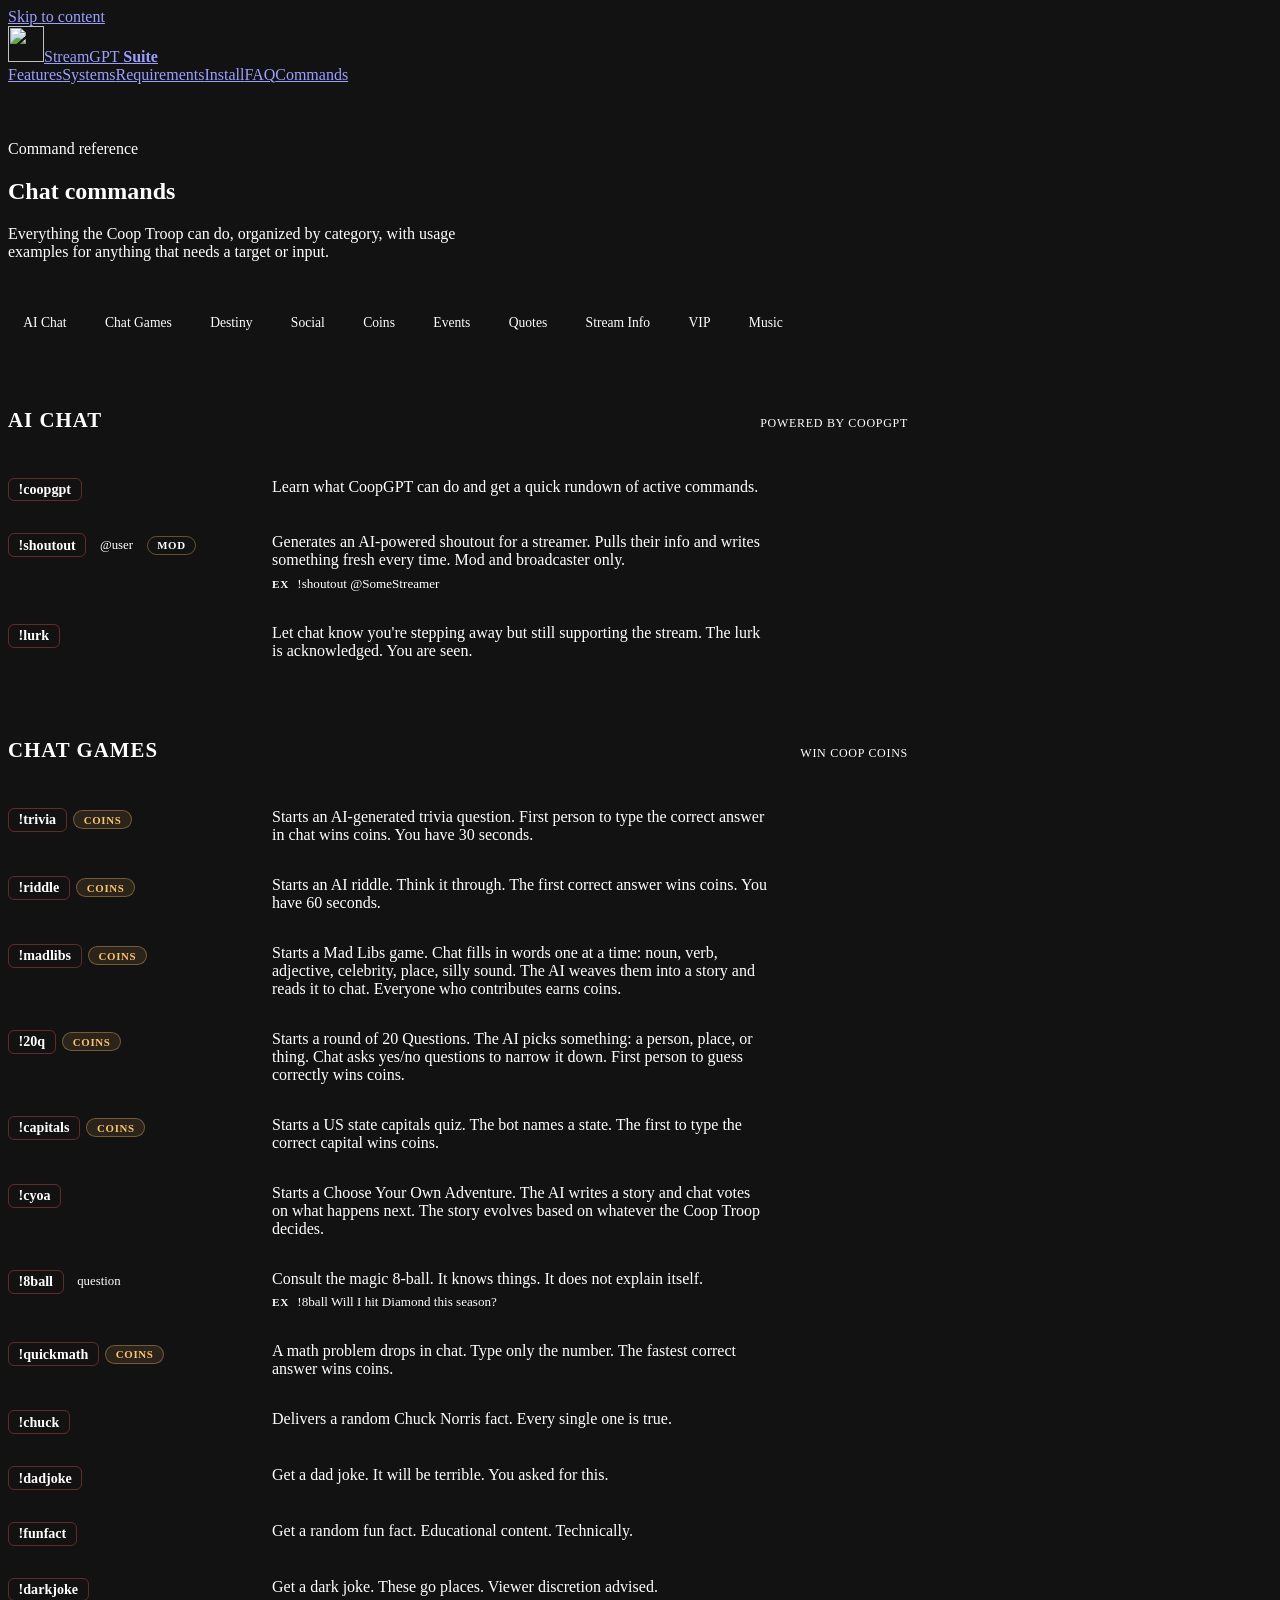
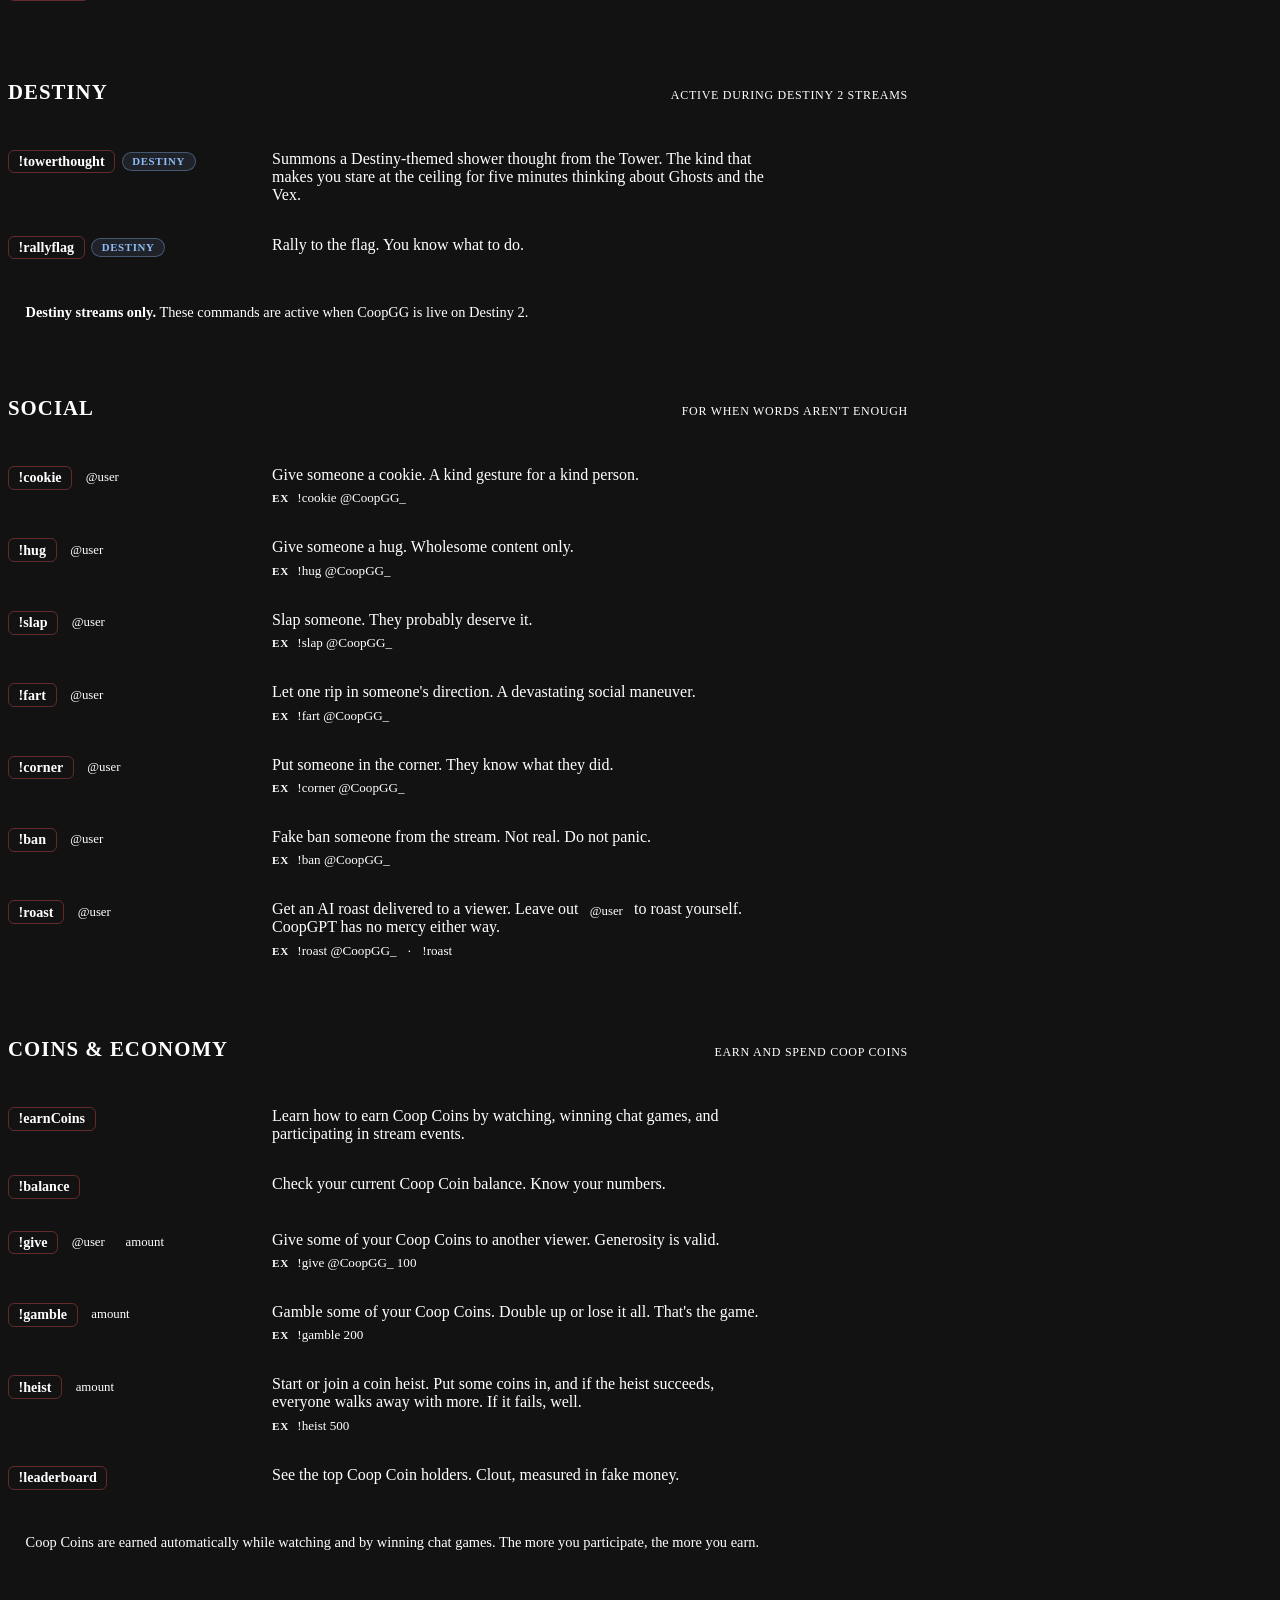
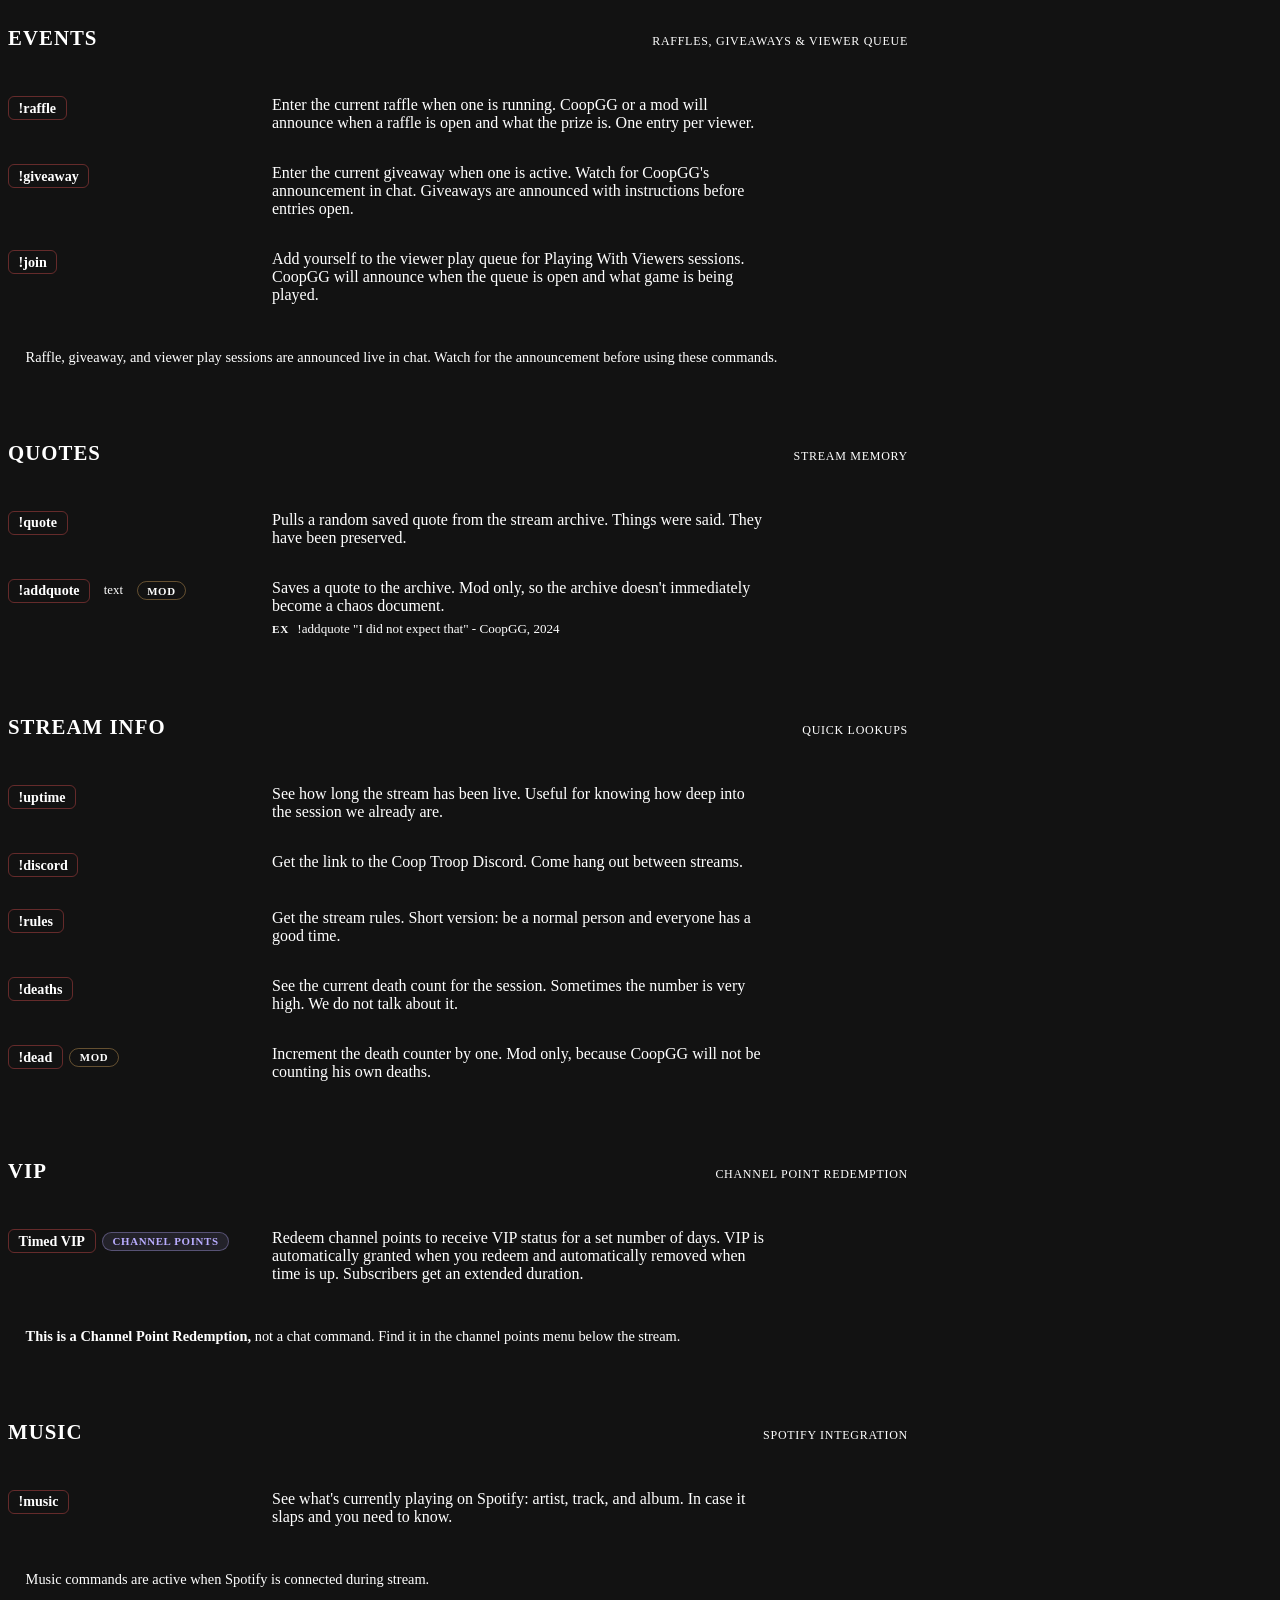
==== commit 1bd4a67b: "Restyle the suite site with the shared design system, remove em dashes, fix nav links Co-Authored-By" ====
--- a/commands.html
+++ b/commands.html
@@ -1,131 +1,76 @@
 <!DOCTYPE html>
 <html lang="en">
 <head>
-  <meta charset="UTF-8">
-  <meta name="viewport" content="width=device-width, initial-scale=1.0">
-  <title>Commands — StreamGPT Suite</title>
-  <link rel="icon" type="image/png" href="https://coopgg.github.io/assets/avatar.png">
-  <link rel="preconnect" href="https://fonts.googleapis.com">
-  <link rel="preconnect" href="https://fonts.gstatic.com" crossorigin>
-  <link rel="stylesheet" href="https://fonts.googleapis.com/css2?family=Tektur:wght@400;700;900&family=Inter:wght@400;500;600&display=swap">
-  <style>
-    :root {
-      --bg:          #0d0d0d;
-      --surface:     #161616;
-      --surface-2:   #1e1e1e;
-      --border:      #252525;
-      --fg:          #e8e8e8;
-      --fg-muted:    #808080;
-      --accent:      #C50000;
-      --accent-dim:  rgba(197,0,0,0.10);
-      --accent-mid:  rgba(197,0,0,0.28);
-      --coin:        #e6a800;
-      --coin-dim:    rgba(230,168,0,0.12);
-      --point:       #9988ee;
-      --point-dim:   rgba(153,136,238,0.12);
-      --destiny:     #7aa8e8;
-      --destiny-dim: rgba(122,168,232,0.12);
-      --mod:         #78c878;
-      --mod-dim:     rgba(100,200,100,0.10);
-    }
-    *, *::before, *::after { box-sizing: border-box; margin: 0; padding: 0; }
-    body {
-      background: var(--bg);
-      color: var(--fg);
-      font-family: 'Inter', system-ui, -apple-system, sans-serif;
-      font-size: 15px;
-      line-height: 1.65;
-      min-height: 100vh;
-    }
-    .site-nav { background: var(--surface); border-bottom: 1px solid var(--border); position: sticky; top: 0; z-index: 100; }
-    .nav-inner { max-width: 1000px; margin: 0 auto; padding: 0 24px; display: flex; align-items: center; height: 54px; gap: 4px; }
-    .nav-logo { font-family: 'Tektur', sans-serif; font-weight: 900; font-size: 1.05rem; color: var(--accent); text-decoration: none; letter-spacing: 0.04em; margin-right: auto; }
-    .nav-links { display: flex; list-style: none; gap: 2px; }
-    .nav-links a { color: var(--fg-muted); text-decoration: none; font-size: 0.85rem; padding: 6px 11px; border-radius: 5px; transition: color .15s, background .15s; }
-    .nav-links a:hover { color: var(--fg); background: var(--surface-2); }
-    .nav-links a.active { color: var(--accent); }
-    .page-header { text-align: center; padding: 52px 24px 36px; border-bottom: 1px solid var(--border); }
-    .page-header h1 { font-family: 'Tektur', sans-serif; font-weight: 900; font-size: clamp(2rem, 6vw, 3.2rem); letter-spacing: -0.02em; line-height: 1.1; text-wrap: balance; margin-bottom: 12px; }
-    .page-header h1 em { color: var(--accent); font-style: normal; }
-    .page-header p { color: var(--fg-muted); font-size: 0.92rem; max-width: 480px; margin: 0 auto; }
-    .jump-nav { display: flex; flex-wrap: wrap; gap: 8px; justify-content: center; max-width: 900px; margin: 0 auto; padding: 28px 24px 12px; }
-    .jump-pill { display: inline-flex; align-items: center; gap: 5px; padding: 5px 13px; border: 1px solid var(--border); border-radius: 999px; color: var(--fg-muted); text-decoration: none; font-size: 0.8rem; font-weight: 500; letter-spacing: 0.02em; white-space: nowrap; transition: all .15s; }
-    .jump-pill:hover { border-color: var(--accent-mid); color: var(--accent); background: var(--accent-dim); }
-    main { max-width: 900px; margin: 0 auto; padding: 0 24px 80px; }
-    .category { margin-top: 60px; }
-    .cat-head { display: flex; align-items: baseline; gap: 10px; padding-bottom: 14px; border-bottom: 1px solid var(--border); margin-bottom: 4px; }
-    .cat-icon { font-size: 1.25rem; line-height: 1; }
-    .cat-title { font-family: 'Tektur', sans-serif; font-weight: 700; font-size: 1.2rem; letter-spacing: 0.01em; }
-    .cat-sub { font-size: 0.78rem; color: var(--fg-muted); margin-left: auto; letter-spacing: 0.03em; text-transform: uppercase; }
-    .cmd-list { width: 100%; }
-    .cmd-row { display: grid; grid-template-columns: auto 1fr; gap: 0 20px; align-items: start; padding: 16px 0; border-bottom: 1px solid var(--border); }
-    .cmd-row:last-child { border-bottom: none; }
-    .cmd-syntax { display: flex; align-items: center; gap: 6px; flex-wrap: wrap; padding-top: 2px; min-width: 200px; }
-    code.cmd { font-family: 'Courier New', 'Consolas', monospace; font-size: 0.88rem; color: var(--accent); background: var(--accent-dim); border: 1px solid var(--accent-mid); padding: 4px 11px; border-radius: 5px; white-space: nowrap; display: inline-block; }
-    code.arg { font-family: 'Courier New', 'Consolas', monospace; font-size: 0.8rem; color: var(--fg-muted); background: var(--surface-2); border: 1px solid var(--border); padding: 2px 7px; border-radius: 4px; white-space: nowrap; }
-    .badge { font-size: 0.66rem; font-weight: 700; letter-spacing: 0.07em; text-transform: uppercase; padding: 2px 7px; border-radius: 3px; white-space: nowrap; }
-    .badge-coins   { background: var(--coin-dim);    color: var(--coin);    border: 1px solid rgba(230,168,0,0.25); }
-    .badge-points  { background: var(--point-dim);   color: var(--point);   border: 1px solid rgba(153,136,238,0.25); }
-    .badge-destiny { background: var(--destiny-dim); color: var(--destiny); border: 1px solid rgba(122,168,232,0.25); }
-    .badge-mod     { background: var(--mod-dim);     color: var(--mod);     border: 1px solid rgba(100,200,100,0.25); }
-    .cmd-body { min-width: 0; }
-    .cmd-desc { font-size: 0.9rem; color: var(--fg); line-height: 1.55; }
-    .cmd-example { margin-top: 6px; font-size: 0.8rem; color: var(--fg-muted); display: flex; align-items: center; gap: 8px; flex-wrap: wrap; }
-    .ex-label { font-size: 0.68rem; font-weight: 700; text-transform: uppercase; letter-spacing: 0.07em; color: var(--fg-muted); opacity: 0.7; }
-    .ex-code { font-family: 'Courier New', monospace; font-size: 0.8rem; color: var(--fg-muted); }
-    .note { background: var(--surface); border-left: 3px solid var(--accent); border-radius: 0 5px 5px 0; padding: 11px 16px; font-size: 0.83rem; color: var(--fg-muted); margin-top: 16px; line-height: 1.55; }
-    .note strong { color: var(--fg); }
-    footer { border-top: 1px solid var(--border); text-align: center; padding: 32px 24px; font-size: 0.8rem; color: var(--fg-muted); }
-    footer a { color: var(--accent); text-decoration: none; }
-    footer a:hover { text-decoration: underline; }
-    @media (max-width: 640px) {
-      .nav-links { display: none; }
-      .cat-sub { display: none; }
-      .cmd-row { grid-template-columns: 1fr; gap: 8px; }
-      .cmd-syntax { min-width: 0; }
-    }
-  </style>
+<meta charset="UTF-8">
+<meta name="viewport" content="width=device-width, initial-scale=1.0">
+<meta name="color-scheme" content="dark">
+<meta name="description" content="Every chat command in StreamGPT Suite, grouped by category, with usage examples.">
+<title>Commands | StreamGPT Suite</title>
+<link rel="icon" type="image/png" href="https://coopgg.github.io/assets/avatar.png">
+<link rel="preconnect" href="https://fonts.googleapis.com">
+<link rel="preconnect" href="https://fonts.gstatic.com" crossorigin>
+<link href="https://fonts.googleapis.com/css2?family=Inter:wght@400;500;600&family=JetBrains+Mono:wght@500;600&family=Tektur:wght@700;800;900&display=swap" rel="stylesheet">
+<link rel="stylesheet" href="https://coopgg.github.io/assets/site.css">
+<link rel="stylesheet" href="suite.css">
+<style>
+  :root { --coin: #ffc46b; --coin-soft: rgba(255,196,107,0.1); --coin-line: rgba(255,196,107,0.35);
+          --point: #b9adff; --point-soft: rgba(185,173,255,0.1); --point-line: rgba(185,173,255,0.35);
+          --destiny: #8fbcf5; --destiny-soft: rgba(143,188,245,0.1); --destiny-line: rgba(143,188,245,0.35); }
+  .cmd-wrap { max-width: 900px; }
+  .jump-nav { display: flex; flex-wrap: wrap; gap: 0.5rem; padding: 0.5rem 0 0.5rem; }
+  .jump-pill { color: var(--text-dim); text-decoration: none; font-size: 0.85rem; font-weight: 500; padding: 0.4rem 0.95rem; border: 1px solid var(--border); border-radius: 999px; transition: color 0.15s ease, border-color 0.15s ease; }
+  .jump-pill:hover { color: var(--text); border-color: var(--accent); background: var(--accent-soft); }
+  .category { padding-top: 2.8rem; }
+  .cat-head { display: flex; align-items: baseline; gap: 1rem; padding-bottom: 0.8rem; border-bottom: 1px solid var(--border); }
+  .cat-title { font-family: var(--font-display); font-weight: 800; font-size: 1.3rem; text-transform: uppercase; letter-spacing: 0.05em; }
+  .cat-sub { font-size: 0.75rem; color: var(--text-dim); margin-left: auto; letter-spacing: 0.06em; text-transform: uppercase; }
+  .cmd-row { display: grid; grid-template-columns: minmax(180px, 240px) 1fr; gap: 0.5rem 1.5rem; align-items: start; padding: 1rem 0; border-bottom: 1px solid var(--border); }
+  .cmd-row:last-child { border-bottom: none; }
+  .cmd-syntax { display: flex; align-items: center; gap: 0.4rem; flex-wrap: wrap; }
+  code.cmd { font-family: var(--font-mono); font-weight: 600; font-size: 0.88rem; color: var(--accent-text); background: var(--accent-soft); border: 1px solid rgba(255, 90, 90, 0.35); padding: 0.15rem 0.6rem; border-radius: 6px; white-space: nowrap; }
+  code.arg { font-family: var(--font-mono); font-size: 0.8rem; color: var(--text-dim); background: transparent; border: 1px solid var(--border-strong); padding: 0.05rem 0.45rem; border-radius: 5px; white-space: nowrap; }
+  .badge-coins { color: var(--coin); background: var(--coin-soft); border-color: var(--coin-line); }
+  .badge-points { color: var(--point); background: var(--point-soft); border-color: var(--point-line); }
+  .badge-destiny { color: var(--destiny); background: var(--destiny-soft); border-color: var(--destiny-line); }
+  .badge-mod { color: var(--mod); background: var(--mod-soft); border-color: rgba(255, 196, 107, 0.35); }
+  .cmd-desc { color: var(--text); max-width: 62ch; }
+  .cmd-example { margin-top: 0.4rem; font-size: 0.82rem; color: var(--text-dim); display: flex; align-items: center; gap: 0.5rem; flex-wrap: wrap; }
+  .ex-label { font-family: var(--font-mono); font-size: 0.7rem; font-weight: 600; text-transform: uppercase; letter-spacing: 0.08em; }
+  .ex-code { font-family: var(--font-mono); font-size: 0.82rem; color: var(--text-dim); }
+  .note { margin-top: 1rem; padding: 0.8rem 1.1rem; font-size: 0.9rem; color: var(--text-dim); background: var(--panel); border: 1px solid var(--border); border-radius: 10px; }
+  .note strong { color: var(--text); }
+  @media (max-width: 640px) { .cmd-row { grid-template-columns: 1fr; } .cat-sub { display: none; } }
+</style>
 </head>
 <body>
-
-<nav class="site-nav">
-  <div class="nav-inner">
-    <a class="nav-logo" href="index.html">StreamGPT</a>
-    <ul class="nav-links">
-      <li><a href="index.html">Home</a></li>
-      <li><a href="commands.html" class="active">Commands</a></li>
-      <li><a href="faq.html">FAQ</a></li>
-      <li><a href="schedule.html">Schedule</a></li>
-      <li><a href="links.html">Links</a></li>
-    </ul>
-  </div>
-</nav>
-
-<header class="page-header">
-  <h1>Chat <em>Commands</em></h1>
-  <p>Everything the Coop Troop can do — organized by category with usage examples for anything that needs a target or input.</p>
-</header>
-
-<div class="jump-nav">
-  <a href="#ai-chat"   class="jump-pill">🤖 AI Chat</a>
-  <a href="#games"     class="jump-pill">🎮 Chat Games</a>
-  <a href="#destiny"   class="jump-pill">🏛️ Destiny</a>
-  <a href="#social"    class="jump-pill">👥 Social</a>
-  <a href="#coins"     class="jump-pill">💰 Coins</a>
-  <a href="#events"    class="jump-pill">🎲 Events</a>
-  <a href="#quotes"    class="jump-pill">💬 Quotes</a>
-  <a href="#info"      class="jump-pill">ℹ️ Stream Info</a>
-  <a href="#vip"       class="jump-pill">⭐ VIP</a>
-  <a href="#music"     class="jump-pill">🎵 Music</a>
-</div>
-
-<main>
-
-  <!-- ═══════════════════════════════════════════════════ AI CHAT ══ -->
+<a class="skip" href="#main">Skip to content</a>
+<div class="wrap cmd-wrap">
+  <header class="topbar">
+    <a class="brand" href="index.html"><img src="https://coopgg.github.io/assets/streamgpt-logo.png" alt=""><span class="brand-name">StreamGPT <b>Suite</b></span></a>
+    <nav class="topnav" aria-label="Site"><a href="index.html#features">Features</a><a href="index.html#systems">Systems</a><a href="index.html#requirements">Requirements</a><a href="index.html#install">Install</a><a href="faq.html">FAQ</a><a href="commands.html" aria-current="page">Commands</a></nav>
+  </header>
+  <section class="page-hero hero">
+    <p class="eyebrow">Command reference</p>
+    <h1>Chat commands</h1>
+    <p class="lede">Everything the Coop Troop can do, organized by category, with usage examples for anything that needs a target or input.</p>
+  </section>
+  <nav aria-label="Categories"><div class="jump-nav">
+  <a href="#ai-chat" class="jump-pill">AI Chat</a>
+  <a href="#games" class="jump-pill">Chat Games</a>
+  <a href="#destiny" class="jump-pill">Destiny</a>
+  <a href="#social" class="jump-pill">Social</a>
+  <a href="#coins" class="jump-pill">Coins</a>
+  <a href="#events" class="jump-pill">Events</a>
+  <a href="#quotes" class="jump-pill">Quotes</a>
+  <a href="#info" class="jump-pill">Stream Info</a>
+  <a href="#vip" class="jump-pill">VIP</a>
+  <a href="#music" class="jump-pill">Music</a>
+</div></nav>
+  <main id="main">
+
   <section class="category" id="ai-chat">
     <div class="cat-head">
-      <span class="cat-icon">🤖</span>
-      <span class="cat-title">AI Chat</span>
+      <h2 class="cat-title">AI Chat</h2>
       <span class="cat-sub">Powered by CoopGPT</span>
     </div>
     <div class="cmd-list">
@@ -155,11 +100,9 @@
     </div>
   </section>
 
-  <!-- ═══════════════════════════════════════════════ CHAT GAMES ══ -->
   <section class="category" id="games">
     <div class="cat-head">
-      <span class="cat-icon">🎮</span>
-      <span class="cat-title">Chat Games</span>
+      <h2 class="cat-title">Chat Games</h2>
       <span class="cat-sub">Win Coop Coins</span>
     </div>
     <div class="cmd-list">
@@ -172,25 +115,25 @@
       <div class="cmd-row">
         <div class="cmd-syntax"><code class="cmd">!riddle</code><span class="badge badge-coins">Coins</span></div>
         <div class="cmd-body">
-          <div class="cmd-desc">Starts an AI riddle. Think it through — first correct answer wins coins. You have 60 seconds.</div>
+          <div class="cmd-desc">Starts an AI riddle. Think it through. The first correct answer wins coins. You have 60 seconds.</div>
         </div>
       </div>
       <div class="cmd-row">
         <div class="cmd-syntax"><code class="cmd">!madlibs</code><span class="badge badge-coins">Coins</span></div>
         <div class="cmd-body">
-          <div class="cmd-desc">Starts a Mad Libs game. Chat fills in words one at a time — noun, verb, adjective, celebrity, place, silly sound. The AI weaves them into a story and reads it to chat. Everyone who contributes earns coins.</div>
+          <div class="cmd-desc">Starts a Mad Libs game. Chat fills in words one at a time: noun, verb, adjective, celebrity, place, silly sound. The AI weaves them into a story and reads it to chat. Everyone who contributes earns coins.</div>
         </div>
       </div>
       <div class="cmd-row">
         <div class="cmd-syntax"><code class="cmd">!20q</code><span class="badge badge-coins">Coins</span></div>
         <div class="cmd-body">
-          <div class="cmd-desc">Starts a round of 20 Questions. The AI picks something — a person, place, or thing. Chat asks yes/no questions to narrow it down. First person to guess correctly wins coins.</div>
+          <div class="cmd-desc">Starts a round of 20 Questions. The AI picks something: a person, place, or thing. Chat asks yes/no questions to narrow it down. First person to guess correctly wins coins.</div>
         </div>
       </div>
       <div class="cmd-row">
         <div class="cmd-syntax"><code class="cmd">!capitals</code><span class="badge badge-coins">Coins</span></div>
         <div class="cmd-body">
-          <div class="cmd-desc">Starts a US state capitals quiz. The bot names a state — first to type the correct capital wins coins.</div>
+          <div class="cmd-desc">Starts a US state capitals quiz. The bot names a state. The first to type the correct capital wins coins.</div>
         </div>
       </div>
       <div class="cmd-row">
@@ -209,7 +152,7 @@
       <div class="cmd-row">
         <div class="cmd-syntax"><code class="cmd">!quickmath</code><span class="badge badge-coins">Coins</span></div>
         <div class="cmd-body">
-          <div class="cmd-desc">A math problem drops in chat. Type only the number — fastest correct answer wins coins.</div>
+          <div class="cmd-desc">A math problem drops in chat. Type only the number. The fastest correct answer wins coins.</div>
         </div>
       </div>
       <div class="cmd-row">
@@ -231,11 +174,9 @@
     </div>
   </section>
 
-  <!-- ═══════════════════════════════════════════════════ DESTINY ══ -->
   <section class="category" id="destiny">
     <div class="cat-head">
-      <span class="cat-icon">🏛️</span>
-      <span class="cat-title">Destiny</span>
+      <h2 class="cat-title">Destiny</h2>
       <span class="cat-sub">Active during Destiny 2 streams</span>
     </div>
     <div class="cmd-list">
@@ -253,18 +194,16 @@
     <div class="note"><strong>Destiny streams only.</strong> These commands are active when CoopGG is live on Destiny 2.</div>
   </section>
 
-  <!-- ════════════════════════════════════════════════════ SOCIAL ══ -->
   <section class="category" id="social">
     <div class="cat-head">
-      <span class="cat-icon">👥</span>
-      <span class="cat-title">Social</span>
+      <h2 class="cat-title">Social</h2>
       <span class="cat-sub">For when words aren't enough</span>
     </div>
     <div class="cmd-list">
       <div class="cmd-row">
         <div class="cmd-syntax"><code class="cmd">!cookie</code><code class="arg">@user</code></div>
         <div class="cmd-body">
-          <div class="cmd-desc">Give someone a cookie. A kind gesture for a kind person. 🍪</div>
+          <div class="cmd-desc">Give someone a cookie. A kind gesture for a kind person.</div>
           <div class="cmd-example"><span class="ex-label">ex</span><span class="ex-code">!cookie @CoopGG_</span></div>
         </div>
       </div>
@@ -306,25 +245,23 @@
       <div class="cmd-row">
         <div class="cmd-syntax"><code class="cmd">!roast</code><code class="arg">@user</code></div>
         <div class="cmd-body">
-          <div class="cmd-desc">Get an AI roast delivered to a viewer. Leave out <code class="arg">@user</code> to roast yourself — CoopGPT has no mercy either way.</div>
+          <div class="cmd-desc">Get an AI roast delivered to a viewer. Leave out <code class="arg">@user</code> to roast yourself. CoopGPT has no mercy either way.</div>
           <div class="cmd-example"><span class="ex-label">ex</span><span class="ex-code">!roast @CoopGG_</span>&nbsp;·&nbsp;<span class="ex-code">!roast</span></div>
         </div>
       </div>
     </div>
   </section>
 
-  <!-- ══════════════════════════════════════════════════ ECONOMY ══ -->
   <section class="category" id="coins">
     <div class="cat-head">
-      <span class="cat-icon">💰</span>
-      <span class="cat-title">Coins &amp; Economy</span>
+      <h2 class="cat-title">Coins &amp; Economy</h2>
       <span class="cat-sub">Earn and spend Coop Coins</span>
     </div>
     <div class="cmd-list">
       <div class="cmd-row">
         <div class="cmd-syntax"><code class="cmd">!earnCoins</code></div>
         <div class="cmd-body">
-          <div class="cmd-desc">Learn how to earn Coop Coins — by watching, winning chat games, and participating in stream events.</div>
+          <div class="cmd-desc">Learn how to earn Coop Coins by watching, winning chat games, and participating in stream events.</div>
         </div>
       </div>
       <div class="cmd-row">
@@ -343,14 +280,14 @@
       <div class="cmd-row">
         <div class="cmd-syntax"><code class="cmd">!gamble</code><code class="arg">amount</code></div>
         <div class="cmd-body">
-          <div class="cmd-desc">Gamble some of your Coop Coins. Double up or lose it all — that's the game.</div>
+          <div class="cmd-desc">Gamble some of your Coop Coins. Double up or lose it all. That's the game.</div>
           <div class="cmd-example"><span class="ex-label">ex</span><span class="ex-code">!gamble 200</span></div>
         </div>
       </div>
       <div class="cmd-row">
         <div class="cmd-syntax"><code class="cmd">!heist</code><code class="arg">amount</code></div>
         <div class="cmd-body">
-          <div class="cmd-desc">Start or join a coin heist. Put some coins in, and if the heist succeeds, everyone walks away with more. If it fails — well.</div>
+          <div class="cmd-desc">Start or join a coin heist. Put some coins in, and if the heist succeeds, everyone walks away with more. If it fails, well.</div>
           <div class="cmd-example"><span class="ex-label">ex</span><span class="ex-code">!heist 500</span></div>
         </div>
       </div>
@@ -364,11 +301,9 @@
     <div class="note">Coop Coins are earned automatically while watching and by winning chat games. The more you participate, the more you earn.</div>
   </section>
 
-  <!-- ════════════════════════════════════════════════════ EVENTS ══ -->
   <section class="category" id="events">
     <div class="cat-head">
-      <span class="cat-icon">🎲</span>
-      <span class="cat-title">Events</span>
+      <h2 class="cat-title">Events</h2>
       <span class="cat-sub">Raffles, giveaways &amp; viewer queue</span>
     </div>
     <div class="cmd-list">
@@ -381,7 +316,7 @@
       <div class="cmd-row">
         <div class="cmd-syntax"><code class="cmd">!giveaway</code></div>
         <div class="cmd-body">
-          <div class="cmd-desc">Enter the current giveaway when one is active. Watch for CoopGG's announcement in chat — giveaways are announced with instructions before entries open.</div>
+          <div class="cmd-desc">Enter the current giveaway when one is active. Watch for CoopGG's announcement in chat. Giveaways are announced with instructions before entries open.</div>
         </div>
       </div>
       <div class="cmd-row">
@@ -394,11 +329,9 @@
     <div class="note">Raffle, giveaway, and viewer play sessions are announced live in chat. Watch for the announcement before using these commands.</div>
   </section>
 
-  <!-- ════════════════════════════════════════════════════ QUOTES ══ -->
   <section class="category" id="quotes">
     <div class="cat-head">
-      <span class="cat-icon">💬</span>
-      <span class="cat-title">Quotes</span>
+      <h2 class="cat-title">Quotes</h2>
       <span class="cat-sub">Stream memory</span>
     </div>
     <div class="cmd-list">
@@ -415,18 +348,16 @@
           <span class="badge badge-mod">Mod</span>
         </div>
         <div class="cmd-body">
-          <div class="cmd-desc">Saves a quote to the archive. Mod only — so the archive doesn't immediately become a chaos document.</div>
+          <div class="cmd-desc">Saves a quote to the archive. Mod only, so the archive doesn't immediately become a chaos document.</div>
           <div class="cmd-example"><span class="ex-label">ex</span><span class="ex-code">!addquote "I did not expect that" - CoopGG, 2024</span></div>
         </div>
       </div>
     </div>
   </section>
 
-  <!-- ═══════════════════════════════════════════════ STREAM INFO ══ -->
   <section class="category" id="info">
     <div class="cat-head">
-      <span class="cat-icon">ℹ️</span>
-      <span class="cat-title">Stream Info</span>
+      <h2 class="cat-title">Stream Info</h2>
       <span class="cat-sub">Quick lookups</span>
     </div>
     <div class="cmd-list">
@@ -466,11 +397,9 @@
     </div>
   </section>
 
-  <!-- ══════════════════════════════════════════════════════ VIP ══ -->
   <section class="category" id="vip">
     <div class="cat-head">
-      <span class="cat-icon">⭐</span>
-      <span class="cat-title">VIP</span>
+      <h2 class="cat-title">VIP</h2>
       <span class="cat-sub">Channel Point Redemption</span>
     </div>
     <div class="cmd-list">
@@ -484,18 +413,16 @@
     <div class="note"><strong>This is a Channel Point Redemption,</strong> not a chat command. Find it in the channel points menu below the stream.</div>
   </section>
 
-  <!-- ═════════════════════════════════════════════════════ MUSIC ══ -->
   <section class="category" id="music">
     <div class="cat-head">
-      <span class="cat-icon">🎵</span>
-      <span class="cat-title">Music</span>
+      <h2 class="cat-title">Music</h2>
       <span class="cat-sub">Spotify integration</span>
     </div>
     <div class="cmd-list">
       <div class="cmd-row">
         <div class="cmd-syntax"><code class="cmd">!music</code></div>
         <div class="cmd-body">
-          <div class="cmd-desc">See what's currently playing on Spotify — artist, track, and album. In case it slaps and you need to know.</div>
+          <div class="cmd-desc">See what's currently playing on Spotify: artist, track, and album. In case it slaps and you need to know.</div>
         </div>
       </div>
     </div>
@@ -503,10 +430,12 @@
   </section>
 
 </main>
-
+</div>
 <footer>
-  <p>StreamGPT Suite by <a href="https://twitch.tv/CoopGG_" target="_blank" rel="noopener">CoopGG_</a> &nbsp;·&nbsp; Built with 🤖 + too much coffee</p>
+  <div class="wrap">
+    <span>Made by <a href="https://twitch.tv/coopgg_" target="_blank" rel="noopener">CoopGG</a></span>
+    <span>Powered by OpenAI and Streamerbot</span>
+  </div>
 </footer>
-
 </body>
 </html>
--- a/suite.css
+++ b/suite.css
@@ -0,0 +1,37 @@
+/* ============================================================
+   StreamGPT Suite site: pieces shared by index, faq and commands.
+   The design tokens, top bar, hero and footer come from
+   https://coopgg.github.io/assets/site.css (loaded first).
+   ============================================================ */
+
+:root {
+  --ok: #7ddc9a;
+  --ok-soft: rgba(125, 220, 154, 0.12);
+  --ok-line: rgba(125, 220, 154, 0.35);
+  --warn: #ffc46b;
+  --warn-soft: rgba(255, 196, 107, 0.1);
+  --warn-line: rgba(255, 196, 107, 0.35);
+  --hot: #ff9a6b;
+  --hot-soft: rgba(255, 154, 107, 0.1);
+  --hot-line: rgba(255, 154, 107, 0.35);
+}
+
+.brand img { width: 36px; height: 36px; background: transparent; }
+.topnav { flex-wrap: wrap; }
+
+.hero-actions { display: flex; gap: 0.75rem; flex-wrap: wrap; margin-top: 1.75rem; }
+.btn-ghost { background: transparent; color: var(--text); border-color: var(--border-strong); }
+.btn-ghost:hover { background: var(--accent-soft); border-color: var(--accent-text); }
+
+.block { padding-top: 3.5rem; }
+.section-title { font-family: var(--font-display); font-weight: 800; font-size: clamp(1.4rem, 3.5vw, 1.9rem); line-height: 1.15; text-transform: uppercase; letter-spacing: 0.03em; text-wrap: balance; }
+.section-sub { color: var(--text-dim); margin-top: 0.5rem; max-width: 62ch; }
+
+.panel { background: var(--panel); border: 1px solid var(--border); border-radius: 12px; }
+
+.badge { font-size: 0.68rem; font-weight: 600; letter-spacing: 0.06em; text-transform: uppercase; padding: 0.15rem 0.6rem; border-radius: 999px; border: 1px solid; white-space: nowrap; }
+
+code { font-family: var(--font-mono); font-size: 0.85em; color: var(--text); background: rgba(255, 255, 255, 0.07); border: 1px solid var(--border); padding: 0.05rem 0.4rem; border-radius: 5px; overflow-wrap: anywhere; }
+
+.page-hero { padding: 2.5rem 0 1.5rem; }
+.page-hero .lede { max-width: 56ch; }
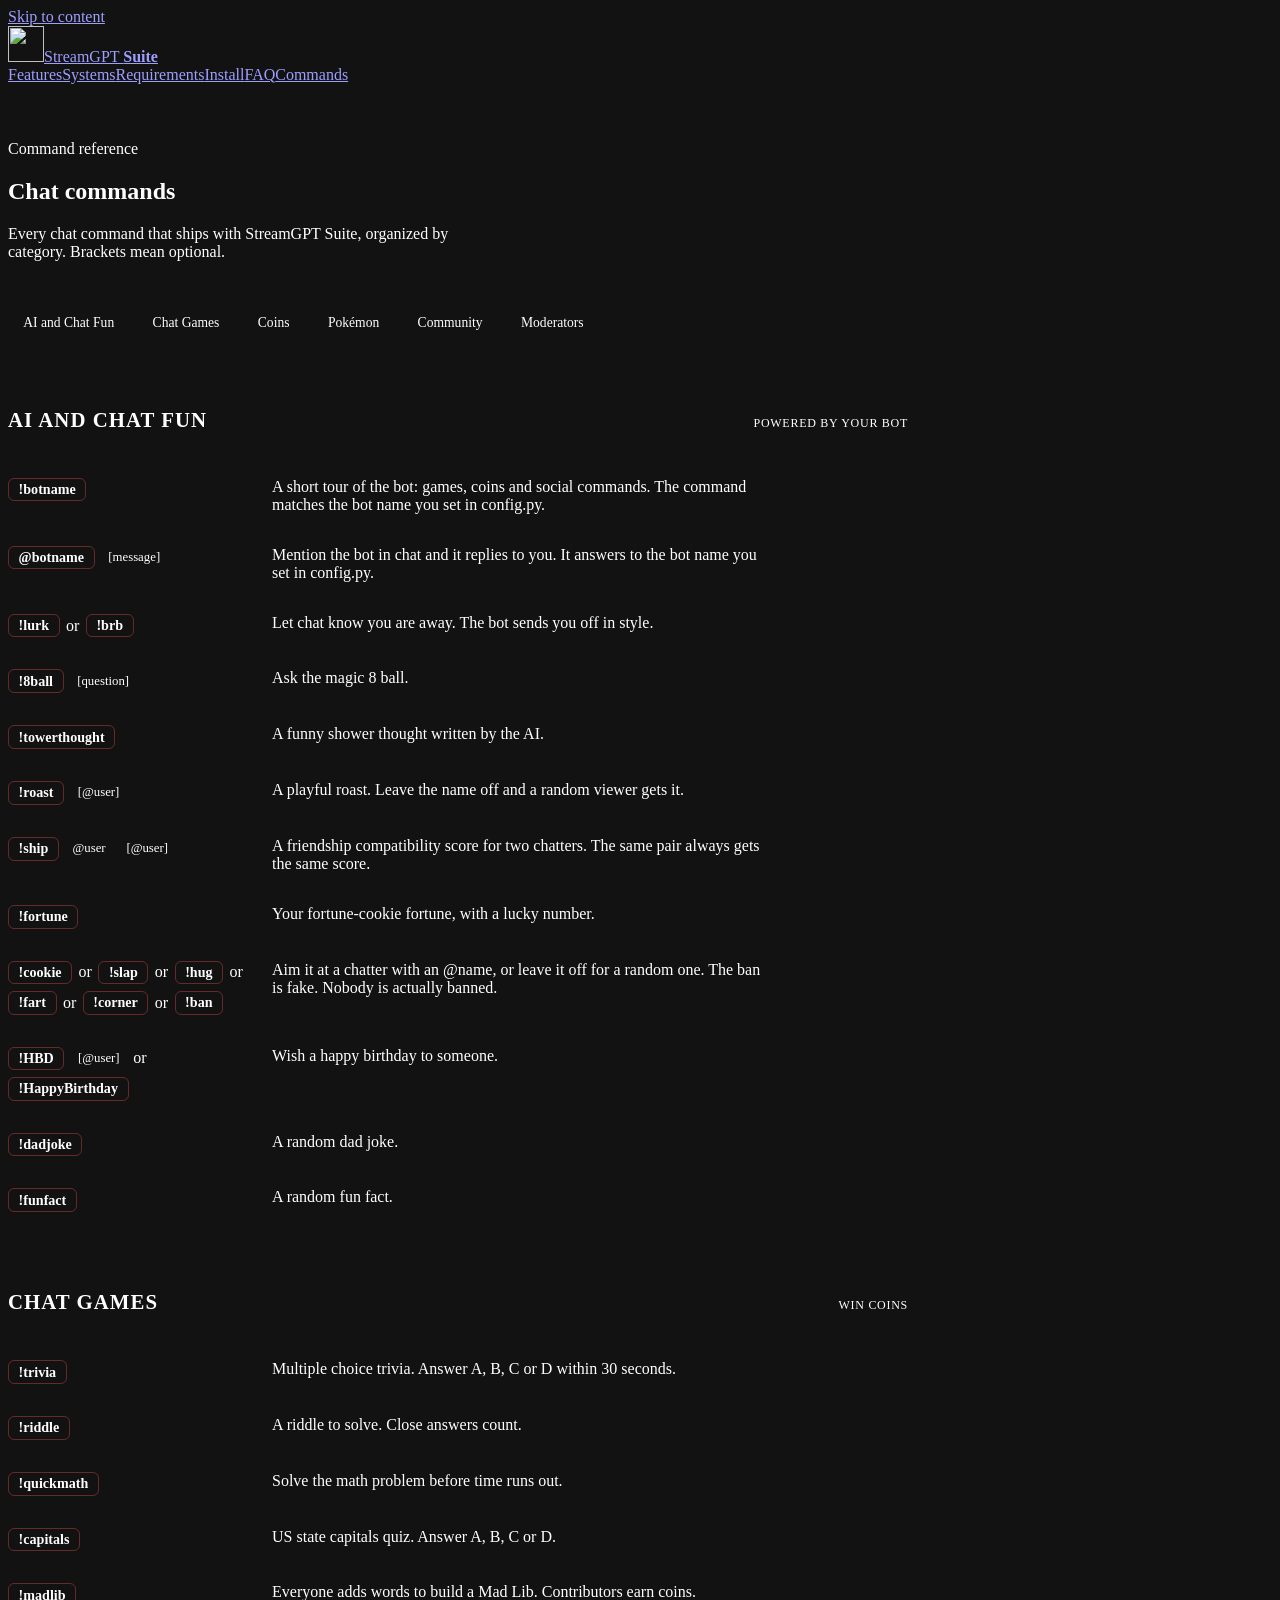
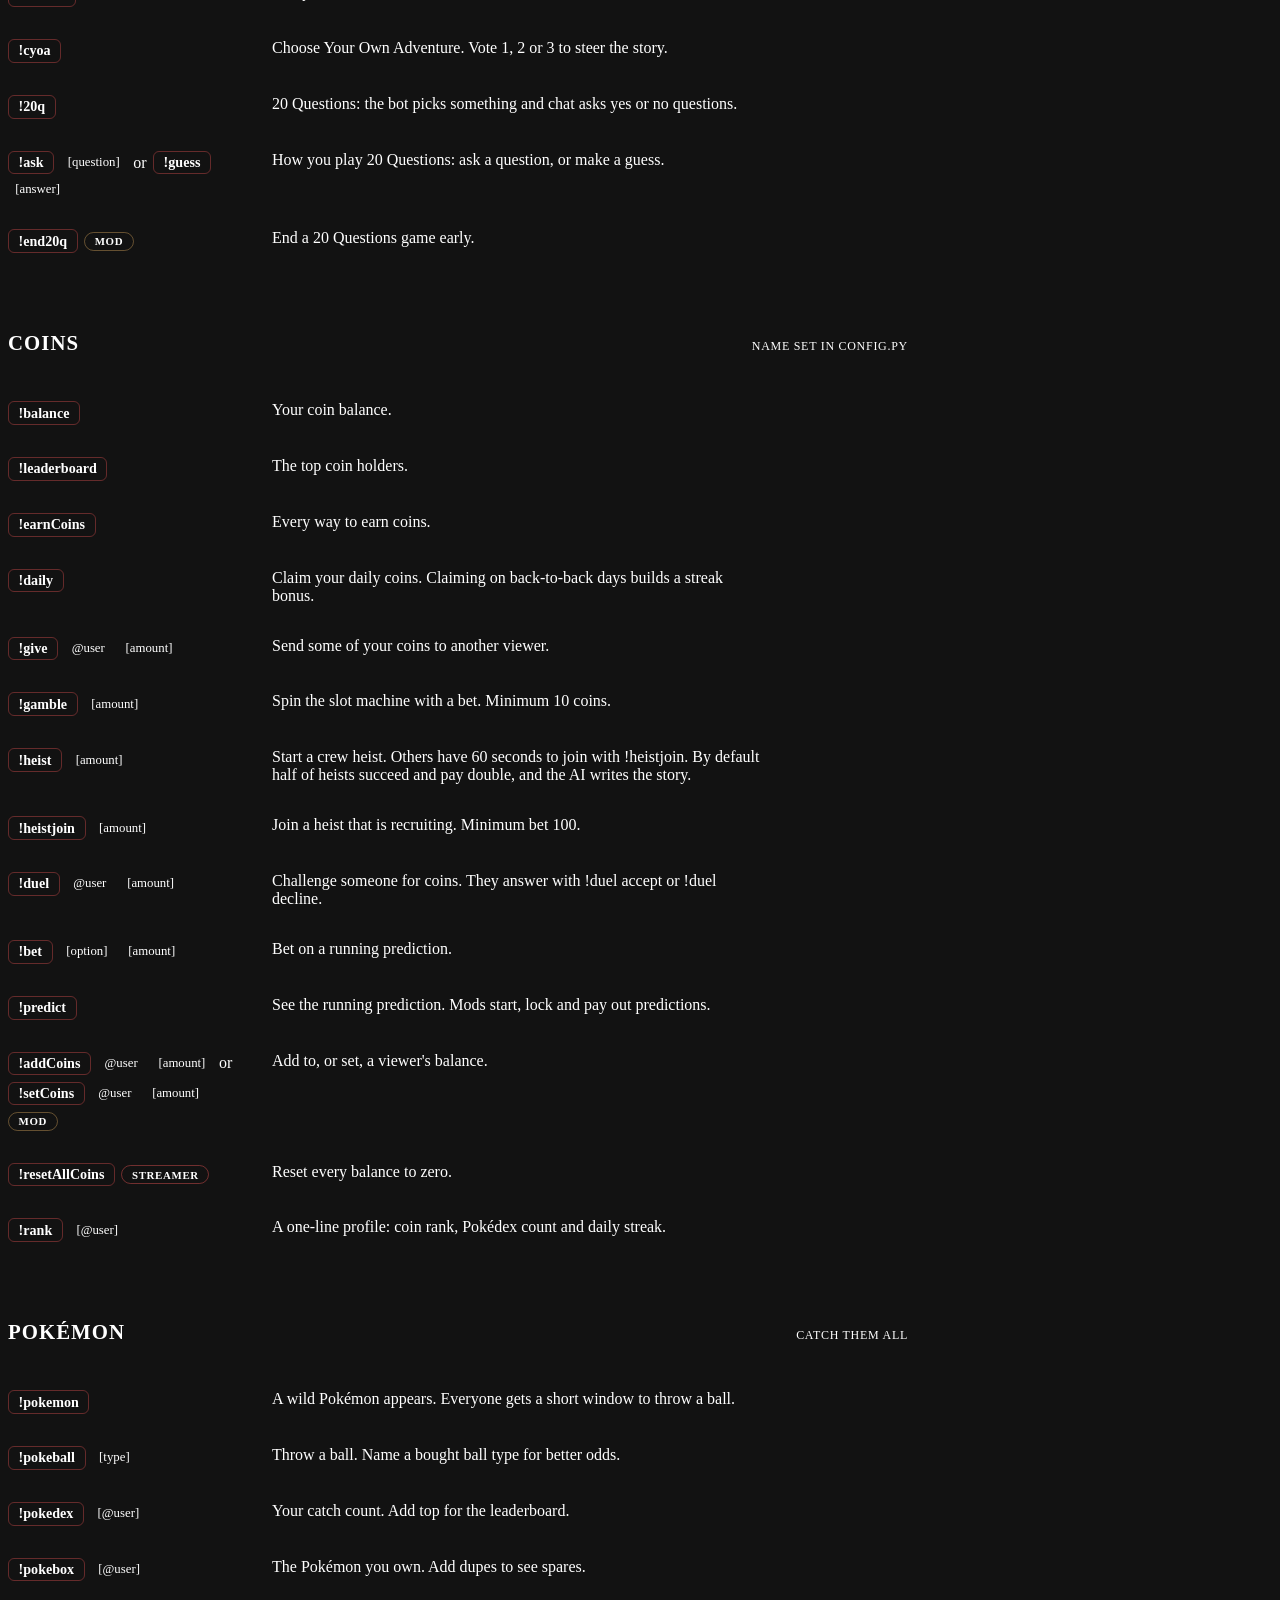
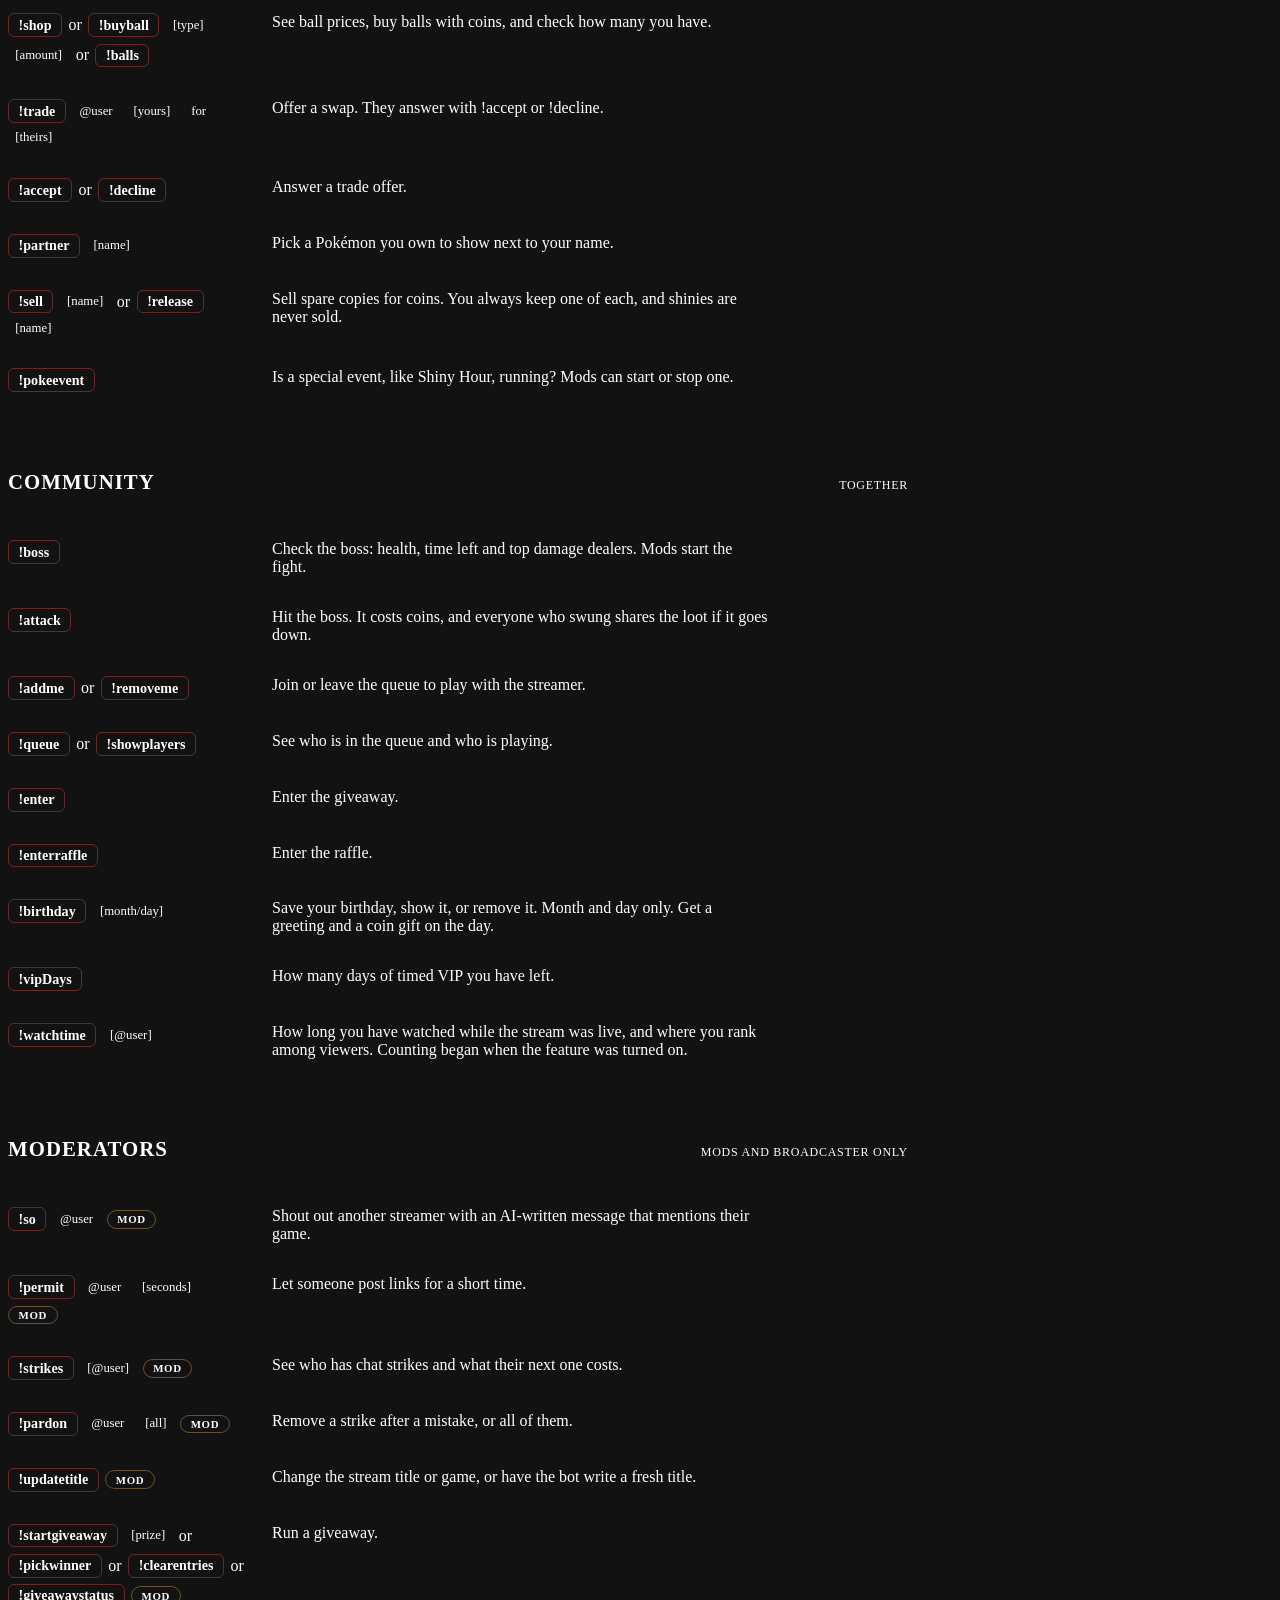
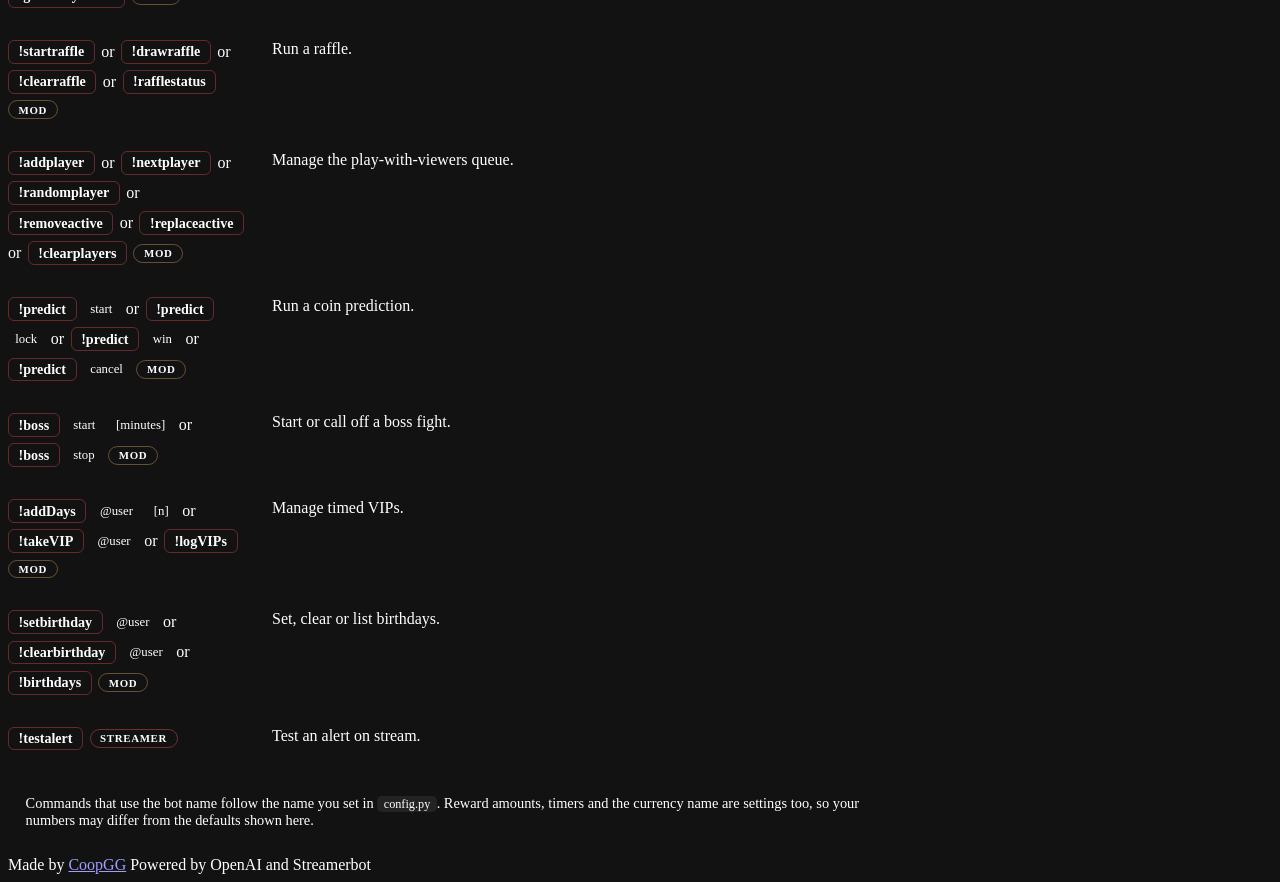
==== commit af29a631: "Rewrite the suite copy for the C# version: Streamer.bot only, no Python, import file plus settings f" ====
--- a/commands.html
+++ b/commands.html
@@ -32,6 +32,7 @@
   .badge-coins { color: var(--coin); background: var(--coin-soft); border-color: var(--coin-line); }
   .badge-points { color: var(--point); background: var(--point-soft); border-color: var(--point-line); }
   .badge-destiny { color: var(--destiny); background: var(--destiny-soft); border-color: var(--destiny-line); }
+  .badge-streamer { color: var(--accent-text); background: var(--accent-soft); border-color: rgba(255, 90, 90, 0.4); }
   .badge-mod { color: var(--mod); background: var(--mod-soft); border-color: rgba(255, 196, 107, 0.35); }
   .cmd-desc { color: var(--text); max-width: 62ch; }
   .cmd-example { margin-top: 0.4rem; font-size: 0.82rem; color: var(--text-dim); display: flex; align-items: center; gap: 0.5rem; flex-wrap: wrap; }
@@ -52,384 +53,121 @@
   <section class="page-hero hero">
     <p class="eyebrow">Command reference</p>
     <h1>Chat commands</h1>
-    <p class="lede">Everything the Coop Troop can do, organized by category, with usage examples for anything that needs a target or input.</p>
+    <p class="lede">Every chat command that ships with StreamGPT Suite, organized by category. Brackets mean optional.</p>
   </section>
   <nav aria-label="Categories"><div class="jump-nav">
-  <a href="#ai-chat" class="jump-pill">AI Chat</a>
+  <a href="#ai" class="jump-pill">AI and Chat Fun</a>
   <a href="#games" class="jump-pill">Chat Games</a>
-  <a href="#destiny" class="jump-pill">Destiny</a>
-  <a href="#social" class="jump-pill">Social</a>
   <a href="#coins" class="jump-pill">Coins</a>
-  <a href="#events" class="jump-pill">Events</a>
-  <a href="#quotes" class="jump-pill">Quotes</a>
-  <a href="#info" class="jump-pill">Stream Info</a>
-  <a href="#vip" class="jump-pill">VIP</a>
-  <a href="#music" class="jump-pill">Music</a>
-</div></nav>
+  <a href="#pokemon" class="jump-pill">Pokémon</a>
+  <a href="#community" class="jump-pill">Community</a>
+  <a href="#mods" class="jump-pill">Moderators</a></div></nav>
   <main id="main">
-
-  <section class="category" id="ai-chat">
-    <div class="cat-head">
-      <h2 class="cat-title">AI Chat</h2>
-      <span class="cat-sub">Powered by CoopGPT</span>
-    </div>
+  <section class="category" id="ai">
+    <div class="cat-head"><h2 class="cat-title">AI and Chat Fun</h2><span class="cat-sub">Powered by your bot</span></div>
     <div class="cmd-list">
-      <div class="cmd-row">
-        <div class="cmd-syntax"><code class="cmd">!coopgpt</code></div>
-        <div class="cmd-body">
-          <div class="cmd-desc">Learn what CoopGPT can do and get a quick rundown of active commands.</div>
-        </div>
+      <div class="cmd-row"><div class="cmd-syntax"><code class="cmd">!botname</code></div><div class="cmd-body"><div class="cmd-desc">A short tour of the bot: games, coins and social commands. The command matches the bot name you set in config.py.</div></div></div>
+      <div class="cmd-row"><div class="cmd-syntax"><code class="cmd">@botname</code><code class="arg">[message]</code></div><div class="cmd-body"><div class="cmd-desc">Mention the bot in chat and it replies to you. It answers to the bot name you set in config.py.</div></div></div>
+      <div class="cmd-row"><div class="cmd-syntax"><code class="cmd">!lurk</code> <span class="or">or</span> <code class="cmd">!brb</code></div><div class="cmd-body"><div class="cmd-desc">Let chat know you are away. The bot sends you off in style.</div></div></div>
+      <div class="cmd-row"><div class="cmd-syntax"><code class="cmd">!8ball</code><code class="arg">[question]</code></div><div class="cmd-body"><div class="cmd-desc">Ask the magic 8 ball.</div></div></div>
+      <div class="cmd-row"><div class="cmd-syntax"><code class="cmd">!towerthought</code></div><div class="cmd-body"><div class="cmd-desc">A funny shower thought written by the AI.</div></div></div>
+      <div class="cmd-row"><div class="cmd-syntax"><code class="cmd">!roast</code><code class="arg">[@user]</code></div><div class="cmd-body"><div class="cmd-desc">A playful roast. Leave the name off and a random viewer gets it.</div></div></div>
+      <div class="cmd-row"><div class="cmd-syntax"><code class="cmd">!ship</code><code class="arg">@user</code><code class="arg">[@user]</code></div><div class="cmd-body"><div class="cmd-desc">A friendship compatibility score for two chatters. The same pair always gets the same score.</div></div></div>
+      <div class="cmd-row"><div class="cmd-syntax"><code class="cmd">!fortune</code></div><div class="cmd-body"><div class="cmd-desc">Your fortune-cookie fortune, with a lucky number.</div></div></div>
+      <div class="cmd-row"><div class="cmd-syntax"><code class="cmd">!cookie</code> <span class="or">or</span> <code class="cmd">!slap</code> <span class="or">or</span> <code class="cmd">!hug</code> <span class="or">or</span> <code class="cmd">!fart</code> <span class="or">or</span> <code class="cmd">!corner</code> <span class="or">or</span> <code class="cmd">!ban</code></div><div class="cmd-body"><div class="cmd-desc">Aim it at a chatter with an @name, or leave it off for a random one. The ban is fake. Nobody is actually banned.</div></div></div>
+      <div class="cmd-row"><div class="cmd-syntax"><code class="cmd">!HBD</code><code class="arg">[@user]</code> <span class="or">or</span> <code class="cmd">!HappyBirthday</code></div><div class="cmd-body"><div class="cmd-desc">Wish a happy birthday to someone.</div></div></div>
+      <div class="cmd-row"><div class="cmd-syntax"><code class="cmd">!dadjoke</code></div><div class="cmd-body"><div class="cmd-desc">A random dad joke.</div></div></div>
+      <div class="cmd-row"><div class="cmd-syntax"><code class="cmd">!funfact</code></div><div class="cmd-body"><div class="cmd-desc">A random fun fact.</div></div></div>
       </div>
-      <div class="cmd-row">
-        <div class="cmd-syntax">
-          <code class="cmd">!shoutout</code>
-          <code class="arg">@user</code>
-          <span class="badge badge-mod">Mod</span>
-        </div>
-        <div class="cmd-body">
-          <div class="cmd-desc">Generates an AI-powered shoutout for a streamer. Pulls their info and writes something fresh every time. Mod and broadcaster only.</div>
-          <div class="cmd-example"><span class="ex-label">ex</span><span class="ex-code">!shoutout @SomeStreamer</span></div>
-        </div>
-      </div>
-      <div class="cmd-row">
-        <div class="cmd-syntax"><code class="cmd">!lurk</code></div>
-        <div class="cmd-body">
-          <div class="cmd-desc">Let chat know you're stepping away but still supporting the stream. The lurk is acknowledged. You are seen.</div>
-        </div>
-      </div>
-    </div>
   </section>
 
   <section class="category" id="games">
-    <div class="cat-head">
-      <h2 class="cat-title">Chat Games</h2>
-      <span class="cat-sub">Win Coop Coins</span>
-    </div>
+    <div class="cat-head"><h2 class="cat-title">Chat Games</h2><span class="cat-sub">Win coins</span></div>
     <div class="cmd-list">
-      <div class="cmd-row">
-        <div class="cmd-syntax"><code class="cmd">!trivia</code><span class="badge badge-coins">Coins</span></div>
-        <div class="cmd-body">
-          <div class="cmd-desc">Starts an AI-generated trivia question. First person to type the correct answer in chat wins coins. You have 30 seconds.</div>
-        </div>
+      <div class="cmd-row"><div class="cmd-syntax"><code class="cmd">!trivia</code></div><div class="cmd-body"><div class="cmd-desc">Multiple choice trivia. Answer A, B, C or D within 30 seconds.</div></div></div>
+      <div class="cmd-row"><div class="cmd-syntax"><code class="cmd">!riddle</code></div><div class="cmd-body"><div class="cmd-desc">A riddle to solve. Close answers count.</div></div></div>
+      <div class="cmd-row"><div class="cmd-syntax"><code class="cmd">!quickmath</code></div><div class="cmd-body"><div class="cmd-desc">Solve the math problem before time runs out.</div></div></div>
+      <div class="cmd-row"><div class="cmd-syntax"><code class="cmd">!capitals</code></div><div class="cmd-body"><div class="cmd-desc">US state capitals quiz. Answer A, B, C or D.</div></div></div>
+      <div class="cmd-row"><div class="cmd-syntax"><code class="cmd">!madlib</code></div><div class="cmd-body"><div class="cmd-desc">Everyone adds words to build a Mad Lib. Contributors earn coins.</div></div></div>
+      <div class="cmd-row"><div class="cmd-syntax"><code class="cmd">!cyoa</code></div><div class="cmd-body"><div class="cmd-desc">Choose Your Own Adventure. Vote 1, 2 or 3 to steer the story.</div></div></div>
+      <div class="cmd-row"><div class="cmd-syntax"><code class="cmd">!20q</code></div><div class="cmd-body"><div class="cmd-desc">20 Questions: the bot picks something and chat asks yes or no questions.</div></div></div>
+      <div class="cmd-row"><div class="cmd-syntax"><code class="cmd">!ask</code><code class="arg">[question]</code> <span class="or">or</span> <code class="cmd">!guess</code><code class="arg">[answer]</code></div><div class="cmd-body"><div class="cmd-desc">How you play 20 Questions: ask a question, or make a guess.</div></div></div>
+      <div class="cmd-row"><div class="cmd-syntax"><code class="cmd">!end20q</code><span class="badge badge-mod">Mod</span></div><div class="cmd-body"><div class="cmd-desc">End a 20 Questions game early.</div></div></div>
       </div>
-      <div class="cmd-row">
-        <div class="cmd-syntax"><code class="cmd">!riddle</code><span class="badge badge-coins">Coins</span></div>
-        <div class="cmd-body">
-          <div class="cmd-desc">Starts an AI riddle. Think it through. The first correct answer wins coins. You have 60 seconds.</div>
-        </div>
-      </div>
-      <div class="cmd-row">
-        <div class="cmd-syntax"><code class="cmd">!madlibs</code><span class="badge badge-coins">Coins</span></div>
-        <div class="cmd-body">
-          <div class="cmd-desc">Starts a Mad Libs game. Chat fills in words one at a time: noun, verb, adjective, celebrity, place, silly sound. The AI weaves them into a story and reads it to chat. Everyone who contributes earns coins.</div>
-        </div>
-      </div>
-      <div class="cmd-row">
-        <div class="cmd-syntax"><code class="cmd">!20q</code><span class="badge badge-coins">Coins</span></div>
-        <div class="cmd-body">
-          <div class="cmd-desc">Starts a round of 20 Questions. The AI picks something: a person, place, or thing. Chat asks yes/no questions to narrow it down. First person to guess correctly wins coins.</div>
-        </div>
-      </div>
-      <div class="cmd-row">
-        <div class="cmd-syntax"><code class="cmd">!capitals</code><span class="badge badge-coins">Coins</span></div>
-        <div class="cmd-body">
-          <div class="cmd-desc">Starts a US state capitals quiz. The bot names a state. The first to type the correct capital wins coins.</div>
-        </div>
-      </div>
-      <div class="cmd-row">
-        <div class="cmd-syntax"><code class="cmd">!cyoa</code></div>
-        <div class="cmd-body">
-          <div class="cmd-desc">Starts a Choose Your Own Adventure. The AI writes a story and chat votes on what happens next. The story evolves based on whatever the Coop Troop decides.</div>
-        </div>
-      </div>
-      <div class="cmd-row">
-        <div class="cmd-syntax"><code class="cmd">!8ball</code><code class="arg">question</code></div>
-        <div class="cmd-body">
-          <div class="cmd-desc">Consult the magic 8-ball. It knows things. It does not explain itself.</div>
-          <div class="cmd-example"><span class="ex-label">ex</span><span class="ex-code">!8ball Will I hit Diamond this season?</span></div>
-        </div>
-      </div>
-      <div class="cmd-row">
-        <div class="cmd-syntax"><code class="cmd">!quickmath</code><span class="badge badge-coins">Coins</span></div>
-        <div class="cmd-body">
-          <div class="cmd-desc">A math problem drops in chat. Type only the number. The fastest correct answer wins coins.</div>
-        </div>
-      </div>
-      <div class="cmd-row">
-        <div class="cmd-syntax"><code class="cmd">!chuck</code></div>
-        <div class="cmd-body"><div class="cmd-desc">Delivers a random Chuck Norris fact. Every single one is true.</div></div>
-      </div>
-      <div class="cmd-row">
-        <div class="cmd-syntax"><code class="cmd">!dadjoke</code></div>
-        <div class="cmd-body"><div class="cmd-desc">Get a dad joke. It will be terrible. You asked for this.</div></div>
-      </div>
-      <div class="cmd-row">
-        <div class="cmd-syntax"><code class="cmd">!funfact</code></div>
-        <div class="cmd-body"><div class="cmd-desc">Get a random fun fact. Educational content. Technically.</div></div>
-      </div>
-      <div class="cmd-row">
-        <div class="cmd-syntax"><code class="cmd">!darkjoke</code></div>
-        <div class="cmd-body"><div class="cmd-desc">Get a dark joke. These go places. Viewer discretion advised.</div></div>
-      </div>
-    </div>
-  </section>
-
-  <section class="category" id="destiny">
-    <div class="cat-head">
-      <h2 class="cat-title">Destiny</h2>
-      <span class="cat-sub">Active during Destiny 2 streams</span>
-    </div>
-    <div class="cmd-list">
-      <div class="cmd-row">
-        <div class="cmd-syntax"><code class="cmd">!towerthought</code><span class="badge badge-destiny">Destiny</span></div>
-        <div class="cmd-body">
-          <div class="cmd-desc">Summons a Destiny-themed shower thought from the Tower. The kind that makes you stare at the ceiling for five minutes thinking about Ghosts and the Vex.</div>
-        </div>
-      </div>
-      <div class="cmd-row">
-        <div class="cmd-syntax"><code class="cmd">!rallyflag</code><span class="badge badge-destiny">Destiny</span></div>
-        <div class="cmd-body"><div class="cmd-desc">Rally to the flag. You know what to do.</div></div>
-      </div>
-    </div>
-    <div class="note"><strong>Destiny streams only.</strong> These commands are active when CoopGG is live on Destiny 2.</div>
-  </section>
-
-  <section class="category" id="social">
-    <div class="cat-head">
-      <h2 class="cat-title">Social</h2>
-      <span class="cat-sub">For when words aren't enough</span>
-    </div>
-    <div class="cmd-list">
-      <div class="cmd-row">
-        <div class="cmd-syntax"><code class="cmd">!cookie</code><code class="arg">@user</code></div>
-        <div class="cmd-body">
-          <div class="cmd-desc">Give someone a cookie. A kind gesture for a kind person.</div>
-          <div class="cmd-example"><span class="ex-label">ex</span><span class="ex-code">!cookie @CoopGG_</span></div>
-        </div>
-      </div>
-      <div class="cmd-row">
-        <div class="cmd-syntax"><code class="cmd">!hug</code><code class="arg">@user</code></div>
-        <div class="cmd-body">
-          <div class="cmd-desc">Give someone a hug. Wholesome content only.</div>
-          <div class="cmd-example"><span class="ex-label">ex</span><span class="ex-code">!hug @CoopGG_</span></div>
-        </div>
-      </div>
-      <div class="cmd-row">
-        <div class="cmd-syntax"><code class="cmd">!slap</code><code class="arg">@user</code></div>
-        <div class="cmd-body">
-          <div class="cmd-desc">Slap someone. They probably deserve it.</div>
-          <div class="cmd-example"><span class="ex-label">ex</span><span class="ex-code">!slap @CoopGG_</span></div>
-        </div>
-      </div>
-      <div class="cmd-row">
-        <div class="cmd-syntax"><code class="cmd">!fart</code><code class="arg">@user</code></div>
-        <div class="cmd-body">
-          <div class="cmd-desc">Let one rip in someone's direction. A devastating social maneuver.</div>
-          <div class="cmd-example"><span class="ex-label">ex</span><span class="ex-code">!fart @CoopGG_</span></div>
-        </div>
-      </div>
-      <div class="cmd-row">
-        <div class="cmd-syntax"><code class="cmd">!corner</code><code class="arg">@user</code></div>
-        <div class="cmd-body">
-          <div class="cmd-desc">Put someone in the corner. They know what they did.</div>
-          <div class="cmd-example"><span class="ex-label">ex</span><span class="ex-code">!corner @CoopGG_</span></div>
-        </div>
-      </div>
-      <div class="cmd-row">
-        <div class="cmd-syntax"><code class="cmd">!ban</code><code class="arg">@user</code></div>
-        <div class="cmd-body">
-          <div class="cmd-desc">Fake ban someone from the stream. Not real. Do not panic.</div>
-          <div class="cmd-example"><span class="ex-label">ex</span><span class="ex-code">!ban @CoopGG_</span></div>
-        </div>
-      </div>
-      <div class="cmd-row">
-        <div class="cmd-syntax"><code class="cmd">!roast</code><code class="arg">@user</code></div>
-        <div class="cmd-body">
-          <div class="cmd-desc">Get an AI roast delivered to a viewer. Leave out <code class="arg">@user</code> to roast yourself. CoopGPT has no mercy either way.</div>
-          <div class="cmd-example"><span class="ex-label">ex</span><span class="ex-code">!roast @CoopGG_</span>&nbsp;·&nbsp;<span class="ex-code">!roast</span></div>
-        </div>
-      </div>
-    </div>
   </section>
 
   <section class="category" id="coins">
-    <div class="cat-head">
-      <h2 class="cat-title">Coins &amp; Economy</h2>
-      <span class="cat-sub">Earn and spend Coop Coins</span>
-    </div>
+    <div class="cat-head"><h2 class="cat-title">Coins</h2><span class="cat-sub">Name set in config.py</span></div>
     <div class="cmd-list">
-      <div class="cmd-row">
-        <div class="cmd-syntax"><code class="cmd">!earnCoins</code></div>
-        <div class="cmd-body">
-          <div class="cmd-desc">Learn how to earn Coop Coins by watching, winning chat games, and participating in stream events.</div>
-        </div>
+      <div class="cmd-row"><div class="cmd-syntax"><code class="cmd">!balance</code></div><div class="cmd-body"><div class="cmd-desc">Your coin balance.</div></div></div>
+      <div class="cmd-row"><div class="cmd-syntax"><code class="cmd">!leaderboard</code></div><div class="cmd-body"><div class="cmd-desc">The top coin holders.</div></div></div>
+      <div class="cmd-row"><div class="cmd-syntax"><code class="cmd">!earnCoins</code></div><div class="cmd-body"><div class="cmd-desc">Every way to earn coins.</div></div></div>
+      <div class="cmd-row"><div class="cmd-syntax"><code class="cmd">!daily</code></div><div class="cmd-body"><div class="cmd-desc">Claim your daily coins. Claiming on back-to-back days builds a streak bonus.</div></div></div>
+      <div class="cmd-row"><div class="cmd-syntax"><code class="cmd">!give</code><code class="arg">@user</code><code class="arg">[amount]</code></div><div class="cmd-body"><div class="cmd-desc">Send some of your coins to another viewer.</div></div></div>
+      <div class="cmd-row"><div class="cmd-syntax"><code class="cmd">!gamble</code><code class="arg">[amount]</code></div><div class="cmd-body"><div class="cmd-desc">Spin the slot machine with a bet. Minimum 10 coins.</div></div></div>
+      <div class="cmd-row"><div class="cmd-syntax"><code class="cmd">!heist</code><code class="arg">[amount]</code></div><div class="cmd-body"><div class="cmd-desc">Start a crew heist. Others have 60 seconds to join with !heistjoin. By default half of heists succeed and pay double, and the AI writes the story.</div></div></div>
+      <div class="cmd-row"><div class="cmd-syntax"><code class="cmd">!heistjoin</code><code class="arg">[amount]</code></div><div class="cmd-body"><div class="cmd-desc">Join a heist that is recruiting. Minimum bet 100.</div></div></div>
+      <div class="cmd-row"><div class="cmd-syntax"><code class="cmd">!duel</code><code class="arg">@user</code><code class="arg">[amount]</code></div><div class="cmd-body"><div class="cmd-desc">Challenge someone for coins. They answer with !duel accept or !duel decline.</div></div></div>
+      <div class="cmd-row"><div class="cmd-syntax"><code class="cmd">!bet</code><code class="arg">[option]</code><code class="arg">[amount]</code></div><div class="cmd-body"><div class="cmd-desc">Bet on a running prediction.</div></div></div>
+      <div class="cmd-row"><div class="cmd-syntax"><code class="cmd">!predict</code></div><div class="cmd-body"><div class="cmd-desc">See the running prediction. Mods start, lock and pay out predictions.</div></div></div>
+      <div class="cmd-row"><div class="cmd-syntax"><code class="cmd">!addCoins</code><code class="arg">@user</code><code class="arg">[amount]</code> <span class="or">or</span> <code class="cmd">!setCoins</code><code class="arg">@user</code><code class="arg">[amount]</code><span class="badge badge-mod">Mod</span></div><div class="cmd-body"><div class="cmd-desc">Add to, or set, a viewer&#x27;s balance.</div></div></div>
+      <div class="cmd-row"><div class="cmd-syntax"><code class="cmd">!resetAllCoins</code><span class="badge badge-streamer">Streamer</span></div><div class="cmd-body"><div class="cmd-desc">Reset every balance to zero.</div></div></div>
+      <div class="cmd-row"><div class="cmd-syntax"><code class="cmd">!rank</code><code class="arg">[@user]</code></div><div class="cmd-body"><div class="cmd-desc">A one-line profile: coin rank, Pokédex count and daily streak.</div></div></div>
       </div>
-      <div class="cmd-row">
-        <div class="cmd-syntax"><code class="cmd">!balance</code></div>
-        <div class="cmd-body">
-          <div class="cmd-desc">Check your current Coop Coin balance. Know your numbers.</div>
-        </div>
-      </div>
-      <div class="cmd-row">
-        <div class="cmd-syntax"><code class="cmd">!give</code><code class="arg">@user</code><code class="arg">amount</code></div>
-        <div class="cmd-body">
-          <div class="cmd-desc">Give some of your Coop Coins to another viewer. Generosity is valid.</div>
-          <div class="cmd-example"><span class="ex-label">ex</span><span class="ex-code">!give @CoopGG_ 100</span></div>
-        </div>
-      </div>
-      <div class="cmd-row">
-        <div class="cmd-syntax"><code class="cmd">!gamble</code><code class="arg">amount</code></div>
-        <div class="cmd-body">
-          <div class="cmd-desc">Gamble some of your Coop Coins. Double up or lose it all. That's the game.</div>
-          <div class="cmd-example"><span class="ex-label">ex</span><span class="ex-code">!gamble 200</span></div>
-        </div>
-      </div>
-      <div class="cmd-row">
-        <div class="cmd-syntax"><code class="cmd">!heist</code><code class="arg">amount</code></div>
-        <div class="cmd-body">
-          <div class="cmd-desc">Start or join a coin heist. Put some coins in, and if the heist succeeds, everyone walks away with more. If it fails, well.</div>
-          <div class="cmd-example"><span class="ex-label">ex</span><span class="ex-code">!heist 500</span></div>
-        </div>
-      </div>
-      <div class="cmd-row">
-        <div class="cmd-syntax"><code class="cmd">!leaderboard</code></div>
-        <div class="cmd-body">
-          <div class="cmd-desc">See the top Coop Coin holders. Clout, measured in fake money.</div>
-        </div>
-      </div>
-    </div>
-    <div class="note">Coop Coins are earned automatically while watching and by winning chat games. The more you participate, the more you earn.</div>
   </section>
 
-  <section class="category" id="events">
-    <div class="cat-head">
-      <h2 class="cat-title">Events</h2>
-      <span class="cat-sub">Raffles, giveaways &amp; viewer queue</span>
-    </div>
+  <section class="category" id="pokemon">
+    <div class="cat-head"><h2 class="cat-title">Pokémon</h2><span class="cat-sub">Catch them all</span></div>
     <div class="cmd-list">
-      <div class="cmd-row">
-        <div class="cmd-syntax"><code class="cmd">!raffle</code></div>
-        <div class="cmd-body">
-          <div class="cmd-desc">Enter the current raffle when one is running. CoopGG or a mod will announce when a raffle is open and what the prize is. One entry per viewer.</div>
-        </div>
+      <div class="cmd-row"><div class="cmd-syntax"><code class="cmd">!pokemon</code></div><div class="cmd-body"><div class="cmd-desc">A wild Pokémon appears. Everyone gets a short window to throw a ball.</div></div></div>
+      <div class="cmd-row"><div class="cmd-syntax"><code class="cmd">!pokeball</code><code class="arg">[type]</code></div><div class="cmd-body"><div class="cmd-desc">Throw a ball. Name a bought ball type for better odds.</div></div></div>
+      <div class="cmd-row"><div class="cmd-syntax"><code class="cmd">!pokedex</code><code class="arg">[@user]</code></div><div class="cmd-body"><div class="cmd-desc">Your catch count. Add top for the leaderboard.</div></div></div>
+      <div class="cmd-row"><div class="cmd-syntax"><code class="cmd">!pokebox</code><code class="arg">[@user]</code></div><div class="cmd-body"><div class="cmd-desc">The Pokémon you own. Add dupes to see spares.</div></div></div>
+      <div class="cmd-row"><div class="cmd-syntax"><code class="cmd">!shop</code> <span class="or">or</span> <code class="cmd">!buyball</code><code class="arg">[type]</code><code class="arg">[amount]</code> <span class="or">or</span> <code class="cmd">!balls</code></div><div class="cmd-body"><div class="cmd-desc">See ball prices, buy balls with coins, and check how many you have.</div></div></div>
+      <div class="cmd-row"><div class="cmd-syntax"><code class="cmd">!trade</code><code class="arg">@user</code><code class="arg">[yours]</code><code class="arg">for</code><code class="arg">[theirs]</code></div><div class="cmd-body"><div class="cmd-desc">Offer a swap. They answer with !accept or !decline.</div></div></div>
+      <div class="cmd-row"><div class="cmd-syntax"><code class="cmd">!accept</code> <span class="or">or</span> <code class="cmd">!decline</code></div><div class="cmd-body"><div class="cmd-desc">Answer a trade offer.</div></div></div>
+      <div class="cmd-row"><div class="cmd-syntax"><code class="cmd">!partner</code><code class="arg">[name]</code></div><div class="cmd-body"><div class="cmd-desc">Pick a Pokémon you own to show next to your name.</div></div></div>
+      <div class="cmd-row"><div class="cmd-syntax"><code class="cmd">!sell</code><code class="arg">[name]</code> <span class="or">or</span> <code class="cmd">!release</code><code class="arg">[name]</code></div><div class="cmd-body"><div class="cmd-desc">Sell spare copies for coins. You always keep one of each, and shinies are never sold.</div></div></div>
+      <div class="cmd-row"><div class="cmd-syntax"><code class="cmd">!pokeevent</code></div><div class="cmd-body"><div class="cmd-desc">Is a special event, like Shiny Hour, running? Mods can start or stop one.</div></div></div>
       </div>
-      <div class="cmd-row">
-        <div class="cmd-syntax"><code class="cmd">!giveaway</code></div>
-        <div class="cmd-body">
-          <div class="cmd-desc">Enter the current giveaway when one is active. Watch for CoopGG's announcement in chat. Giveaways are announced with instructions before entries open.</div>
-        </div>
-      </div>
-      <div class="cmd-row">
-        <div class="cmd-syntax"><code class="cmd">!join</code></div>
-        <div class="cmd-body">
-          <div class="cmd-desc">Add yourself to the viewer play queue for Playing With Viewers sessions. CoopGG will announce when the queue is open and what game is being played.</div>
-        </div>
-      </div>
-    </div>
-    <div class="note">Raffle, giveaway, and viewer play sessions are announced live in chat. Watch for the announcement before using these commands.</div>
   </section>
 
-  <section class="category" id="quotes">
-    <div class="cat-head">
-      <h2 class="cat-title">Quotes</h2>
-      <span class="cat-sub">Stream memory</span>
-    </div>
+  <section class="category" id="community">
+    <div class="cat-head"><h2 class="cat-title">Community</h2><span class="cat-sub">Together</span></div>
     <div class="cmd-list">
-      <div class="cmd-row">
-        <div class="cmd-syntax"><code class="cmd">!quote</code></div>
-        <div class="cmd-body">
-          <div class="cmd-desc">Pulls a random saved quote from the stream archive. Things were said. They have been preserved.</div>
-        </div>
+      <div class="cmd-row"><div class="cmd-syntax"><code class="cmd">!boss</code></div><div class="cmd-body"><div class="cmd-desc">Check the boss: health, time left and top damage dealers. Mods start the fight.</div></div></div>
+      <div class="cmd-row"><div class="cmd-syntax"><code class="cmd">!attack</code></div><div class="cmd-body"><div class="cmd-desc">Hit the boss. It costs coins, and everyone who swung shares the loot if it goes down.</div></div></div>
+      <div class="cmd-row"><div class="cmd-syntax"><code class="cmd">!addme</code> <span class="or">or</span> <code class="cmd">!removeme</code></div><div class="cmd-body"><div class="cmd-desc">Join or leave the queue to play with the streamer.</div></div></div>
+      <div class="cmd-row"><div class="cmd-syntax"><code class="cmd">!queue</code> <span class="or">or</span> <code class="cmd">!showplayers</code></div><div class="cmd-body"><div class="cmd-desc">See who is in the queue and who is playing.</div></div></div>
+      <div class="cmd-row"><div class="cmd-syntax"><code class="cmd">!enter</code></div><div class="cmd-body"><div class="cmd-desc">Enter the giveaway.</div></div></div>
+      <div class="cmd-row"><div class="cmd-syntax"><code class="cmd">!enterraffle</code></div><div class="cmd-body"><div class="cmd-desc">Enter the raffle.</div></div></div>
+      <div class="cmd-row"><div class="cmd-syntax"><code class="cmd">!birthday</code><code class="arg">[month/day]</code></div><div class="cmd-body"><div class="cmd-desc">Save your birthday, show it, or remove it. Month and day only. Get a greeting and a coin gift on the day.</div></div></div>
+      <div class="cmd-row"><div class="cmd-syntax"><code class="cmd">!vipDays</code></div><div class="cmd-body"><div class="cmd-desc">How many days of timed VIP you have left.</div></div></div>
+      <div class="cmd-row"><div class="cmd-syntax"><code class="cmd">!watchtime</code><code class="arg">[@user]</code></div><div class="cmd-body"><div class="cmd-desc">How long you have watched while the stream was live, and where you rank among viewers. Counting began when the feature was turned on.</div></div></div>
       </div>
-      <div class="cmd-row">
-        <div class="cmd-syntax">
-          <code class="cmd">!addquote</code>
-          <code class="arg">text</code>
-          <span class="badge badge-mod">Mod</span>
-        </div>
-        <div class="cmd-body">
-          <div class="cmd-desc">Saves a quote to the archive. Mod only, so the archive doesn't immediately become a chaos document.</div>
-          <div class="cmd-example"><span class="ex-label">ex</span><span class="ex-code">!addquote "I did not expect that" - CoopGG, 2024</span></div>
-        </div>
-      </div>
-    </div>
   </section>
 
-  <section class="category" id="info">
-    <div class="cat-head">
-      <h2 class="cat-title">Stream Info</h2>
-      <span class="cat-sub">Quick lookups</span>
-    </div>
+  <section class="category" id="mods">
+    <div class="cat-head"><h2 class="cat-title">Moderators</h2><span class="cat-sub">Mods and broadcaster only</span></div>
     <div class="cmd-list">
-      <div class="cmd-row">
-        <div class="cmd-syntax"><code class="cmd">!uptime</code></div>
-        <div class="cmd-body">
-          <div class="cmd-desc">See how long the stream has been live. Useful for knowing how deep into the session we already are.</div>
-        </div>
+      <div class="cmd-row"><div class="cmd-syntax"><code class="cmd">!so</code><code class="arg">@user</code><span class="badge badge-mod">Mod</span></div><div class="cmd-body"><div class="cmd-desc">Shout out another streamer with an AI-written message that mentions their game.</div></div></div>
+      <div class="cmd-row"><div class="cmd-syntax"><code class="cmd">!permit</code><code class="arg">@user</code><code class="arg">[seconds]</code><span class="badge badge-mod">Mod</span></div><div class="cmd-body"><div class="cmd-desc">Let someone post links for a short time.</div></div></div>
+      <div class="cmd-row"><div class="cmd-syntax"><code class="cmd">!strikes</code><code class="arg">[@user]</code><span class="badge badge-mod">Mod</span></div><div class="cmd-body"><div class="cmd-desc">See who has chat strikes and what their next one costs.</div></div></div>
+      <div class="cmd-row"><div class="cmd-syntax"><code class="cmd">!pardon</code><code class="arg">@user</code><code class="arg">[all]</code><span class="badge badge-mod">Mod</span></div><div class="cmd-body"><div class="cmd-desc">Remove a strike after a mistake, or all of them.</div></div></div>
+      <div class="cmd-row"><div class="cmd-syntax"><code class="cmd">!updatetitle</code><span class="badge badge-mod">Mod</span></div><div class="cmd-body"><div class="cmd-desc">Change the stream title or game, or have the bot write a fresh title.</div></div></div>
+      <div class="cmd-row"><div class="cmd-syntax"><code class="cmd">!startgiveaway</code><code class="arg">[prize]</code> <span class="or">or</span> <code class="cmd">!pickwinner</code> <span class="or">or</span> <code class="cmd">!clearentries</code> <span class="or">or</span> <code class="cmd">!giveawaystatus</code><span class="badge badge-mod">Mod</span></div><div class="cmd-body"><div class="cmd-desc">Run a giveaway.</div></div></div>
+      <div class="cmd-row"><div class="cmd-syntax"><code class="cmd">!startraffle</code> <span class="or">or</span> <code class="cmd">!drawraffle</code> <span class="or">or</span> <code class="cmd">!clearraffle</code> <span class="or">or</span> <code class="cmd">!rafflestatus</code><span class="badge badge-mod">Mod</span></div><div class="cmd-body"><div class="cmd-desc">Run a raffle.</div></div></div>
+      <div class="cmd-row"><div class="cmd-syntax"><code class="cmd">!addplayer</code> <span class="or">or</span> <code class="cmd">!nextplayer</code> <span class="or">or</span> <code class="cmd">!randomplayer</code> <span class="or">or</span> <code class="cmd">!removeactive</code> <span class="or">or</span> <code class="cmd">!replaceactive</code> <span class="or">or</span> <code class="cmd">!clearplayers</code><span class="badge badge-mod">Mod</span></div><div class="cmd-body"><div class="cmd-desc">Manage the play-with-viewers queue.</div></div></div>
+      <div class="cmd-row"><div class="cmd-syntax"><code class="cmd">!predict</code><code class="arg">start</code> <span class="or">or</span> <code class="cmd">!predict</code><code class="arg">lock</code> <span class="or">or</span> <code class="cmd">!predict</code><code class="arg">win</code> <span class="or">or</span> <code class="cmd">!predict</code><code class="arg">cancel</code><span class="badge badge-mod">Mod</span></div><div class="cmd-body"><div class="cmd-desc">Run a coin prediction.</div></div></div>
+      <div class="cmd-row"><div class="cmd-syntax"><code class="cmd">!boss</code><code class="arg">start</code><code class="arg">[minutes]</code> <span class="or">or</span> <code class="cmd">!boss</code><code class="arg">stop</code><span class="badge badge-mod">Mod</span></div><div class="cmd-body"><div class="cmd-desc">Start or call off a boss fight.</div></div></div>
+      <div class="cmd-row"><div class="cmd-syntax"><code class="cmd">!addDays</code><code class="arg">@user</code><code class="arg">[n]</code> <span class="or">or</span> <code class="cmd">!takeVIP</code><code class="arg">@user</code> <span class="or">or</span> <code class="cmd">!logVIPs</code><span class="badge badge-mod">Mod</span></div><div class="cmd-body"><div class="cmd-desc">Manage timed VIPs.</div></div></div>
+      <div class="cmd-row"><div class="cmd-syntax"><code class="cmd">!setbirthday</code><code class="arg">@user</code> <span class="or">or</span> <code class="cmd">!clearbirthday</code><code class="arg">@user</code> <span class="or">or</span> <code class="cmd">!birthdays</code><span class="badge badge-mod">Mod</span></div><div class="cmd-body"><div class="cmd-desc">Set, clear or list birthdays.</div></div></div>
+      <div class="cmd-row"><div class="cmd-syntax"><code class="cmd">!testalert</code><span class="badge badge-streamer">Streamer</span></div><div class="cmd-body"><div class="cmd-desc">Test an alert on stream.</div></div></div>
       </div>
-      <div class="cmd-row">
-        <div class="cmd-syntax"><code class="cmd">!discord</code></div>
-        <div class="cmd-body">
-          <div class="cmd-desc">Get the link to the Coop Troop Discord. Come hang out between streams.</div>
-        </div>
-      </div>
-      <div class="cmd-row">
-        <div class="cmd-syntax"><code class="cmd">!rules</code></div>
-        <div class="cmd-body">
-          <div class="cmd-desc">Get the stream rules. Short version: be a normal person and everyone has a good time.</div>
-        </div>
-      </div>
-      <div class="cmd-row">
-        <div class="cmd-syntax"><code class="cmd">!deaths</code></div>
-        <div class="cmd-body">
-          <div class="cmd-desc">See the current death count for the session. Sometimes the number is very high. We do not talk about it.</div>
-        </div>
-      </div>
-      <div class="cmd-row">
-        <div class="cmd-syntax">
-          <code class="cmd">!dead</code>
-          <span class="badge badge-mod">Mod</span>
-        </div>
-        <div class="cmd-body">
-          <div class="cmd-desc">Increment the death counter by one. Mod only, because CoopGG will not be counting his own deaths.</div>
-        </div>
-      </div>
-    </div>
   </section>
 
-  <section class="category" id="vip">
-    <div class="cat-head">
-      <h2 class="cat-title">VIP</h2>
-      <span class="cat-sub">Channel Point Redemption</span>
-    </div>
-    <div class="cmd-list">
-      <div class="cmd-row">
-        <div class="cmd-syntax"><code class="cmd">Timed VIP</code><span class="badge badge-points">Channel Points</span></div>
-        <div class="cmd-body">
-          <div class="cmd-desc">Redeem channel points to receive VIP status for a set number of days. VIP is automatically granted when you redeem and automatically removed when time is up. Subscribers get an extended duration.</div>
-        </div>
-      </div>
-    </div>
-    <div class="note"><strong>This is a Channel Point Redemption,</strong> not a chat command. Find it in the channel points menu below the stream.</div>
-  </section>
-
-  <section class="category" id="music">
-    <div class="cat-head">
-      <h2 class="cat-title">Music</h2>
-      <span class="cat-sub">Spotify integration</span>
-    </div>
-    <div class="cmd-list">
-      <div class="cmd-row">
-        <div class="cmd-syntax"><code class="cmd">!music</code></div>
-        <div class="cmd-body">
-          <div class="cmd-desc">See what's currently playing on Spotify: artist, track, and album. In case it slaps and you need to know.</div>
-        </div>
-      </div>
-    </div>
-    <div class="note">Music commands are active when Spotify is connected during stream.</div>
-  </section>
-
-</main>
+  <p class="note">Commands that use the bot name follow the name you set in <code>config.py</code>. Reward amounts, timers and the currency name are settings too, so your numbers may differ from the defaults shown here.</p>
+  </main>
 </div>
 <footer>
   <div class="wrap">
